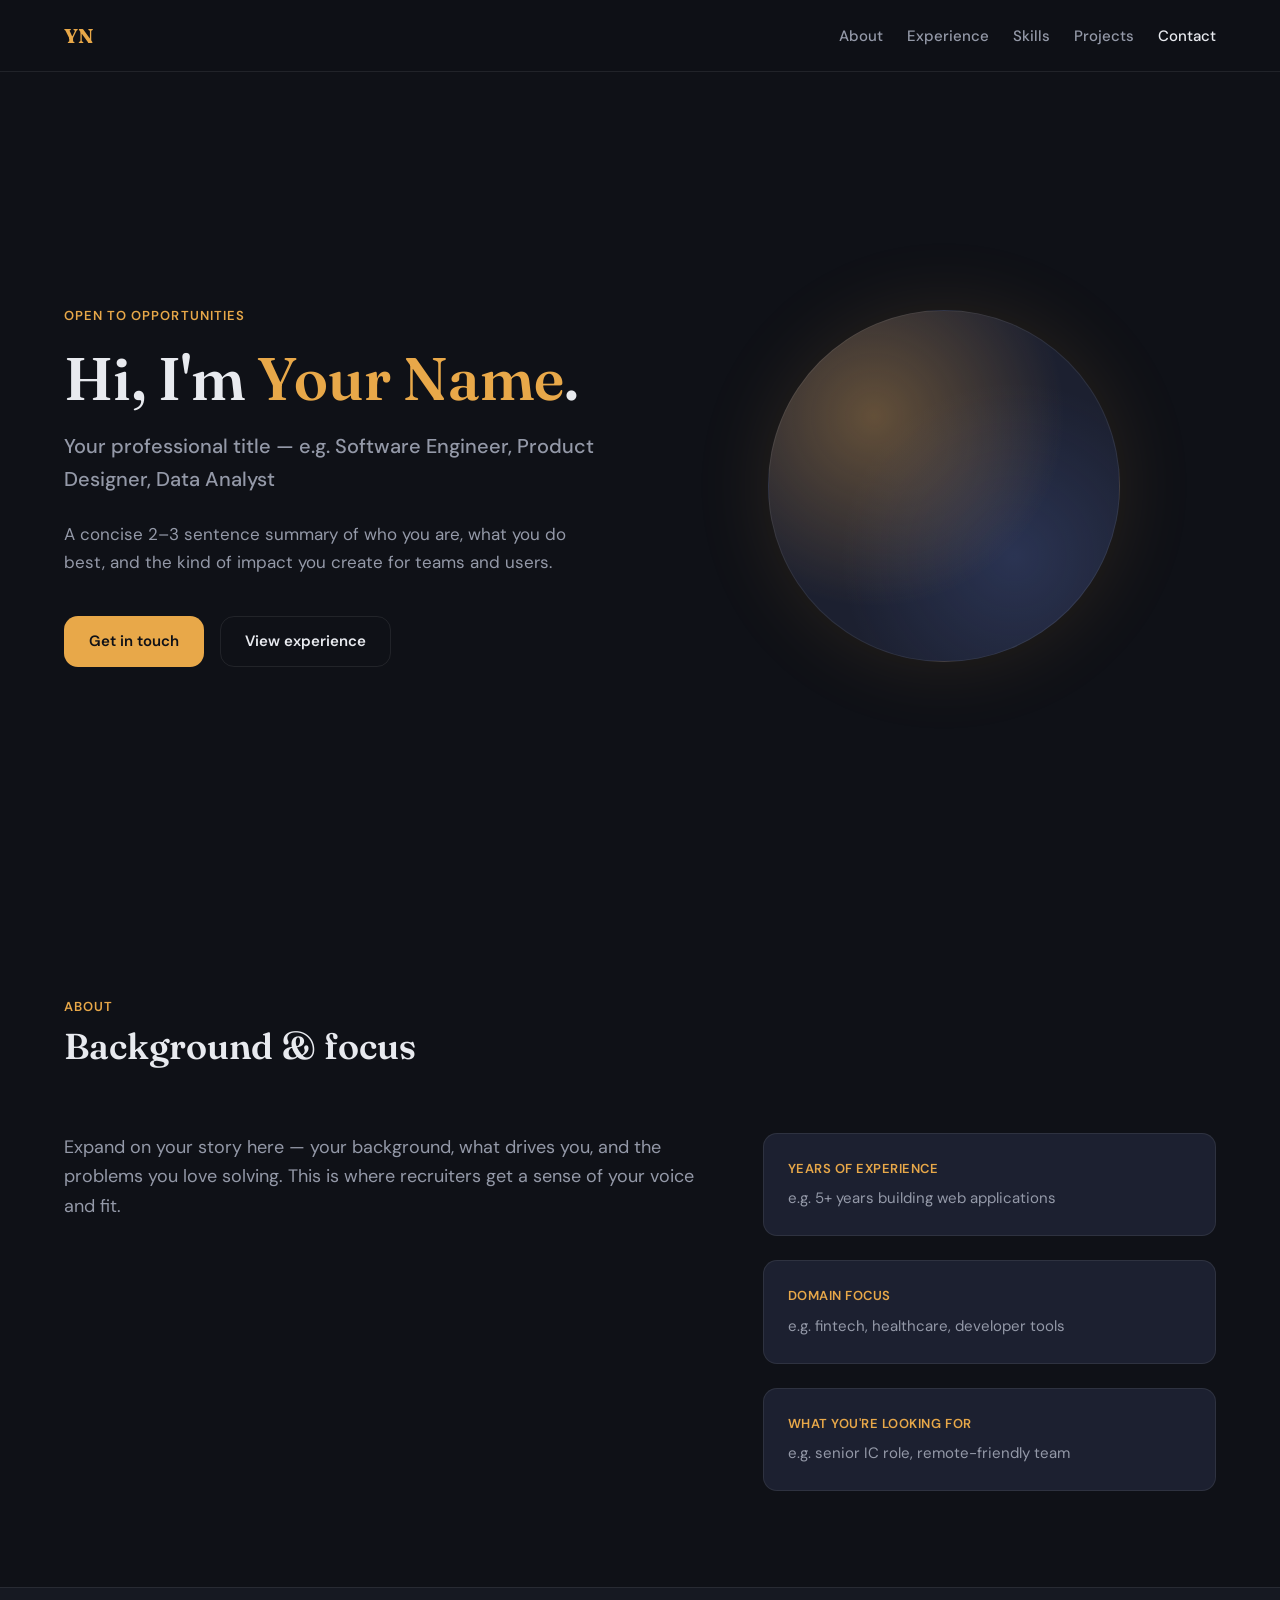
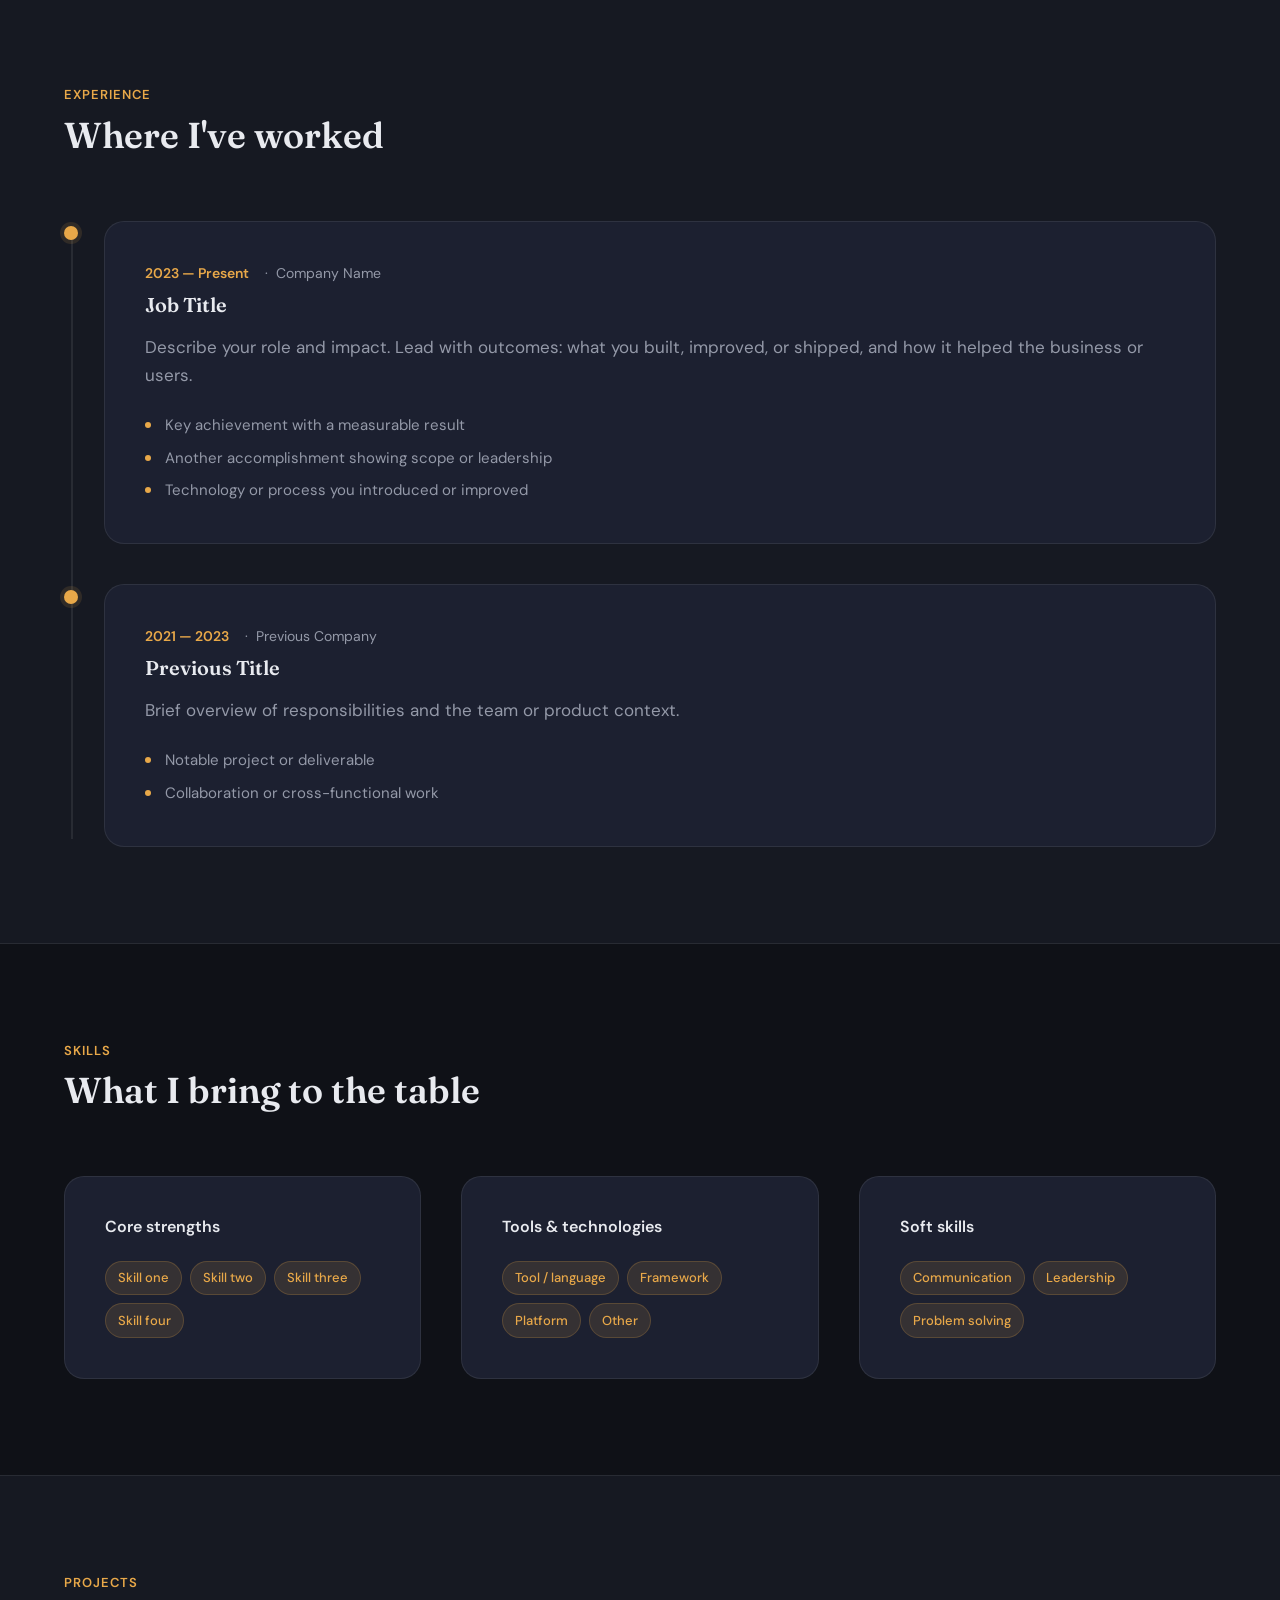
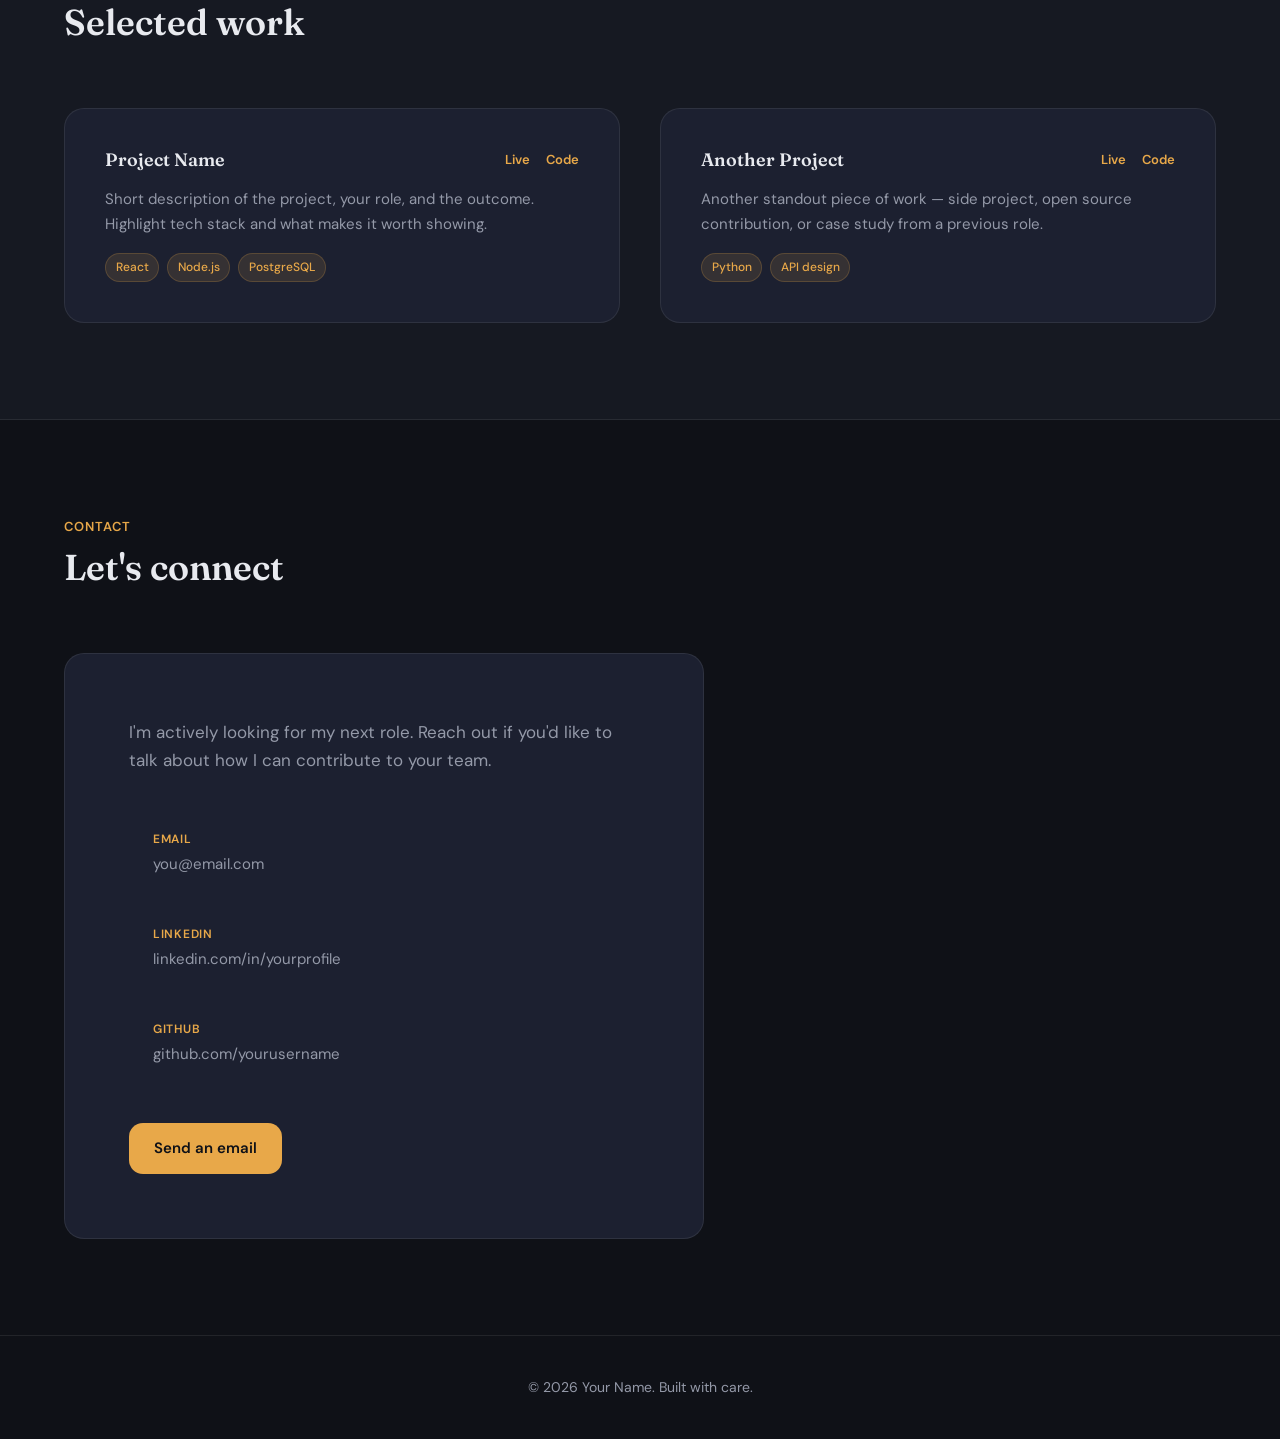
==== index.html @ 625e17a4 "Initial Portfolio Site" ====
<!DOCTYPE html>
<html lang="en">
<head>
  <meta charset="UTF-8">
  <meta name="viewport" content="width=device-width, initial-scale=1.0">
  <meta name="description" content="Personal portfolio — experience, skills, and projects.">
  <title>Your Name — Portfolio</title>
  <link rel="preconnect" href="https://fonts.googleapis.com">
  <link rel="preconnect" href="https://fonts.gstatic.com" crossorigin>
  <link href="https://fonts.googleapis.com/css2?family=DM+Sans:ital,opsz,wght@0,9..40,400;0,9..40,500;0,9..40,600;0,9..40,700;1,9..40,400&family=Fraunces:opsz,wght@9..144,500;9..144,600;9..144,700&display=swap" rel="stylesheet">
  <link rel="stylesheet" href="css/styles.css">
</head>
<body>
  <a class="skip-link" href="#main">Skip to content</a>

  <header class="site-header" id="top">
    <nav class="nav" aria-label="Primary">
      <a class="nav__logo" href="#top">YN</a>
      <button class="nav__toggle" aria-expanded="false" aria-controls="nav-menu" aria-label="Open menu">
        <span></span>
        <span></span>
      </button>
      <ul class="nav__menu" id="nav-menu">
        <li><a href="#about">About</a></li>
        <li><a href="#experience">Experience</a></li>
        <li><a href="#skills">Skills</a></li>
        <li><a href="#projects">Projects</a></li>
        <li><a href="#contact">Contact</a></li>
      </ul>
    </nav>
  </header>

  <main id="main">
    <section class="hero">
      <div class="hero__content">
        <p class="hero__eyebrow">Open to opportunities</p>
        <h1 class="hero__title">
          Hi, I'm <span class="hero__name">Your Name</span>.
        </h1>
        <p class="hero__subtitle">
          Your professional title — e.g. Software Engineer, Product Designer, Data Analyst
        </p>
        <p class="hero__summary">
          A concise 2–3 sentence summary of who you are, what you do best, and the kind of impact you create for teams and users.
        </p>
        <div class="hero__actions">
          <a class="btn btn--primary" href="#contact">Get in touch</a>
          <a class="btn btn--ghost" href="#experience">View experience</a>
        </div>
      </div>
      <div class="hero__visual" aria-hidden="true">
        <div class="hero__orb"></div>
      </div>
    </section>

    <section class="section" id="about">
      <div class="container">
        <header class="section__header">
          <span class="section__label">About</span>
          <h2>Background &amp; focus</h2>
        </header>
        <div class="about__grid">
          <p class="about__lead">
            Expand on your story here — your background, what drives you, and the problems you love solving. This is where recruiters get a sense of your voice and fit.
          </p>
          <ul class="about__highlights">
            <li>
              <strong>Years of experience</strong>
              <span>e.g. 5+ years building web applications</span>
            </li>
            <li>
              <strong>Domain focus</strong>
              <span>e.g. fintech, healthcare, developer tools</span>
            </li>
            <li>
              <strong>What you're looking for</strong>
              <span>e.g. senior IC role, remote-friendly team</span>
            </li>
          </ul>
        </div>
      </div>
    </section>

    <section class="section section--alt" id="experience">
      <div class="container">
        <header class="section__header">
          <span class="section__label">Experience</span>
          <h2>Where I've worked</h2>
        </header>
        <ol class="timeline">
          <li class="timeline__item">
            <div class="timeline__marker"></div>
            <article class="timeline__card">
              <header class="timeline__meta">
                <time datetime="2023">2023 — Present</time>
                <span class="timeline__company">Company Name</span>
              </header>
              <h3>Job Title</h3>
              <p>
                Describe your role and impact. Lead with outcomes: what you built, improved, or shipped, and how it helped the business or users.
              </p>
              <ul class="timeline__bullets">
                <li>Key achievement with a measurable result</li>
                <li>Another accomplishment showing scope or leadership</li>
                <li>Technology or process you introduced or improved</li>
              </ul>
            </article>
          </li>
          <li class="timeline__item">
            <div class="timeline__marker"></div>
            <article class="timeline__card">
              <header class="timeline__meta">
                <time datetime="2021">2021 — 2023</time>
                <span class="timeline__company">Previous Company</span>
              </header>
              <h3>Previous Title</h3>
              <p>
                Brief overview of responsibilities and the team or product context.
              </p>
              <ul class="timeline__bullets">
                <li>Notable project or deliverable</li>
                <li>Collaboration or cross-functional work</li>
              </ul>
            </article>
          </li>
        </ol>
      </div>
    </section>

    <section class="section" id="skills">
      <div class="container">
        <header class="section__header">
          <span class="section__label">Skills</span>
          <h2>What I bring to the table</h2>
        </header>
        <div class="skills__grid">
          <div class="skills__group">
            <h3>Core strengths</h3>
            <ul class="tag-list">
              <li>Skill one</li>
              <li>Skill two</li>
              <li>Skill three</li>
              <li>Skill four</li>
            </ul>
          </div>
          <div class="skills__group">
            <h3>Tools &amp; technologies</h3>
            <ul class="tag-list">
              <li>Tool / language</li>
              <li>Framework</li>
              <li>Platform</li>
              <li>Other</li>
            </ul>
          </div>
          <div class="skills__group">
            <h3>Soft skills</h3>
            <ul class="tag-list">
              <li>Communication</li>
              <li>Leadership</li>
              <li>Problem solving</li>
            </ul>
          </div>
        </div>
      </div>
    </section>

    <section class="section section--alt" id="projects">
      <div class="container">
        <header class="section__header">
          <span class="section__label">Projects</span>
          <h2>Selected work</h2>
        </header>
        <div class="projects__grid">
          <article class="project-card">
            <div class="project-card__header">
              <h3>Project Name</h3>
              <div class="project-card__links">
                <a href="#" aria-label="View project live">Live</a>
                <a href="#" aria-label="View project source code">Code</a>
              </div>
            </div>
            <p>
              Short description of the project, your role, and the outcome. Highlight tech stack and what makes it worth showing.
            </p>
            <ul class="tag-list tag-list--compact">
              <li>React</li>
              <li>Node.js</li>
              <li>PostgreSQL</li>
            </ul>
          </article>
          <article class="project-card">
            <div class="project-card__header">
              <h3>Another Project</h3>
              <div class="project-card__links">
                <a href="#" aria-label="View project live">Live</a>
                <a href="#" aria-label="View project source code">Code</a>
              </div>
            </div>
            <p>
              Another standout piece of work — side project, open source contribution, or case study from a previous role.
            </p>
            <ul class="tag-list tag-list--compact">
              <li>Python</li>
              <li>API design</li>
            </ul>
          </article>
        </div>
      </div>
    </section>

    <section class="section" id="contact">
      <div class="container">
        <header class="section__header">
          <span class="section__label">Contact</span>
          <h2>Let's connect</h2>
        </header>
        <div class="contact__panel">
          <p class="contact__lead">
            I'm actively looking for my next role. Reach out if you'd like to talk about how I can contribute to your team.
          </p>
          <div class="contact__links">
            <a class="contact__link" href="mailto:you@email.com">
              <span class="contact__link-label">Email</span>
              <span>you@email.com</span>
            </a>
            <a class="contact__link" href="https://linkedin.com/in/yourprofile" target="_blank" rel="noopener noreferrer">
              <span class="contact__link-label">LinkedIn</span>
              <span>linkedin.com/in/yourprofile</span>
            </a>
            <a class="contact__link" href="https://github.com/yourusername" target="_blank" rel="noopener noreferrer">
              <span class="contact__link-label">GitHub</span>
              <span>github.com/yourusername</span>
            </a>
          </div>
          <a class="btn btn--primary" href="mailto:you@email.com">Send an email</a>
        </div>
      </div>
    </section>
  </main>

  <footer class="site-footer">
    <div class="container">
      <p>&copy; <span id="year"></span> Your Name. Built with care.</p>
    </div>
  </footer>

  <script src="js/main.js"></script>
</body>
</html>
---- css/styles.css ----
/* ── Design tokens ─────────────────────────────────────────────── */
:root {
  --color-bg: #0f1117;
  --color-bg-alt: #161922;
  --color-surface: #1c2030;
  --color-border: rgba(255, 255, 255, 0.08);
  --color-text: #e8eaef;
  --color-text-muted: #9499a8;
  --color-accent: #e8a849;
  --color-accent-soft: rgba(232, 168, 73, 0.12);
  --color-accent-glow: rgba(232, 168, 73, 0.35);

  --font-display: "Fraunces", Georgia, serif;
  --font-body: "DM Sans", system-ui, sans-serif;

  --space-xs: 0.5rem;
  --space-sm: 1rem;
  --space-md: 1.5rem;
  --space-lg: 2.5rem;
  --space-xl: 4rem;
  --space-2xl: 6rem;

  --radius-sm: 0.5rem;
  --radius-md: 0.875rem;
  --radius-lg: 1.25rem;

  --header-height: 4.5rem;
  --max-width: 72rem;
  --transition: 200ms ease;
}

/* ── Reset & base ──────────────────────────────────────────────── */
*,
*::before,
*::after {
  box-sizing: border-box;
}

html {
  scroll-behavior: smooth;
  scroll-padding-top: var(--header-height);
}

body {
  margin: 0;
  font-family: var(--font-body);
  font-size: 1.0625rem;
  line-height: 1.65;
  color: var(--color-text);
  background: var(--color-bg);
  -webkit-font-smoothing: antialiased;
}

img {
  max-width: 100%;
  display: block;
}

a {
  color: inherit;
  text-decoration: none;
}

ul,
ol {
  margin: 0;
  padding: 0;
}

h1, h2, h3 {
  font-family: var(--font-display);
  font-weight: 600;
  line-height: 1.2;
  margin: 0;
}

p {
  margin: 0;
}

.skip-link {
  position: absolute;
  top: -100%;
  left: var(--space-sm);
  padding: var(--space-xs) var(--space-sm);
  background: var(--color-accent);
  color: var(--color-bg);
  border-radius: var(--radius-sm);
  z-index: 1000;
  font-weight: 600;
}

.skip-link:focus {
  top: var(--space-sm);
}

.container {
  width: min(100% - 2rem, var(--max-width));
  margin-inline: auto;
}

/* ── Header & nav ──────────────────────────────────────────────── */
.site-header {
  position: sticky;
  top: 0;
  z-index: 100;
  height: var(--header-height);
  display: flex;
  align-items: center;
  background: rgba(15, 17, 23, 0.85);
  backdrop-filter: blur(12px);
  border-bottom: 1px solid var(--color-border);
}

.nav {
  width: min(100% - 2rem, var(--max-width));
  margin-inline: auto;
  display: flex;
  align-items: center;
  justify-content: space-between;
}

.nav__logo {
  font-family: var(--font-display);
  font-size: 1.25rem;
  font-weight: 700;
  color: var(--color-accent);
}

.nav__menu {
  display: flex;
  gap: var(--space-md);
  list-style: none;
}

.nav__menu a {
  font-size: 0.9375rem;
  font-weight: 500;
  color: var(--color-text-muted);
  transition: color var(--transition);
}

.nav__menu a:hover,
.nav__menu a:focus-visible {
  color: var(--color-text);
}

.nav__toggle {
  display: none;
  flex-direction: column;
  gap: 6px;
  padding: 0.5rem;
  background: none;
  border: none;
  cursor: pointer;
}

.nav__toggle span {
  display: block;
  width: 22px;
  height: 2px;
  background: var(--color-text);
  border-radius: 1px;
  transition: transform var(--transition), opacity var(--transition);
}

.nav__toggle[aria-expanded="true"] span:first-child {
  transform: translateY(4px) rotate(45deg);
}

.nav__toggle[aria-expanded="true"] span:last-child {
  transform: translateY(-4px) rotate(-45deg);
}

/* ── Buttons ───────────────────────────────────────────────────── */
.btn {
  display: inline-flex;
  align-items: center;
  justify-content: center;
  padding: 0.75rem 1.5rem;
  font-family: var(--font-body);
  font-size: 0.9375rem;
  font-weight: 600;
  border-radius: var(--radius-md);
  border: 1px solid transparent;
  transition: background var(--transition), border-color var(--transition), transform var(--transition);
}

.btn:active {
  transform: scale(0.98);
}

.btn--primary {
  background: var(--color-accent);
  color: var(--color-bg);
}

.btn--primary:hover,
.btn--primary:focus-visible {
  background: #f0b85c;
}

.btn--ghost {
  border-color: var(--color-border);
  color: var(--color-text);
}

.btn--ghost:hover,
.btn--ghost:focus-visible {
  border-color: var(--color-text-muted);
  background: var(--color-surface);
}

/* ── Hero ──────────────────────────────────────────────────────── */
.hero {
  min-height: calc(100vh - var(--header-height));
  display: grid;
  grid-template-columns: 1fr 1fr;
  align-items: center;
  gap: var(--space-xl);
  width: min(100% - 2rem, var(--max-width));
  margin-inline: auto;
  padding-block: var(--space-xl);
}

.hero__eyebrow {
  font-size: 0.8125rem;
  font-weight: 600;
  letter-spacing: 0.08em;
  text-transform: uppercase;
  color: var(--color-accent);
  margin-bottom: var(--space-sm);
}

.hero__title {
  font-size: clamp(2.5rem, 5vw, 3.75rem);
  margin-bottom: var(--space-sm);
}

.hero__name {
  color: var(--color-accent);
}

.hero__subtitle {
  font-size: 1.25rem;
  font-weight: 500;
  color: var(--color-text-muted);
  margin-bottom: var(--space-md);
}

.hero__summary {
  max-width: 34rem;
  color: var(--color-text-muted);
  margin-bottom: var(--space-lg);
}

.hero__actions {
  display: flex;
  flex-wrap: wrap;
  gap: var(--space-sm);
}

.hero__visual {
  display: flex;
  align-items: center;
  justify-content: center;
  position: relative;
}

.hero__orb {
  width: min(100%, 22rem);
  aspect-ratio: 1;
  border-radius: 50%;
  background:
    radial-gradient(circle at 30% 30%, var(--color-accent-glow), transparent 55%),
    radial-gradient(circle at 70% 70%, rgba(100, 130, 220, 0.2), transparent 50%),
    var(--color-surface);
  border: 1px solid var(--color-border);
  box-shadow: 0 0 80px var(--color-accent-soft);
  animation: float 6s ease-in-out infinite;
}

@keyframes float {
  0%, 100% { transform: translateY(0); }
  50% { transform: translateY(-12px); }
}

/* ── Sections ──────────────────────────────────────────────────── */
.section {
  padding-block: var(--space-2xl);
}

.section--alt {
  background: var(--color-bg-alt);
  border-block: 1px solid var(--color-border);
}

.section__header {
  margin-bottom: var(--space-xl);
}

.section__label {
  display: block;
  font-size: 0.8125rem;
  font-weight: 600;
  letter-spacing: 0.08em;
  text-transform: uppercase;
  color: var(--color-accent);
  margin-bottom: var(--space-xs);
}

.section__header h2 {
  font-size: clamp(1.75rem, 3vw, 2.25rem);
}

/* ── About ─────────────────────────────────────────────────────── */
.about__grid {
  display: grid;
  grid-template-columns: 1.4fr 1fr;
  gap: var(--space-xl);
  align-items: start;
}

.about__lead {
  font-size: 1.125rem;
  color: var(--color-text-muted);
}

.about__highlights {
  list-style: none;
  display: flex;
  flex-direction: column;
  gap: var(--space-md);
}

.about__highlights li {
  padding: var(--space-md);
  background: var(--color-surface);
  border: 1px solid var(--color-border);
  border-radius: var(--radius-md);
}

.about__highlights strong {
  display: block;
  font-size: 0.8125rem;
  font-weight: 600;
  letter-spacing: 0.04em;
  text-transform: uppercase;
  color: var(--color-accent);
  margin-bottom: 0.25rem;
}

.about__highlights span {
  color: var(--color-text-muted);
  font-size: 0.9375rem;
}

/* ── Timeline / Experience ─────────────────────────────────────── */
.timeline {
  list-style: none;
  display: flex;
  flex-direction: column;
  gap: var(--space-lg);
  position: relative;
}

.timeline::before {
  content: "";
  position: absolute;
  left: 0.4375rem;
  top: 0.5rem;
  bottom: 0.5rem;
  width: 2px;
  background: var(--color-border);
}

.timeline__item {
  display: grid;
  grid-template-columns: 1rem 1fr;
  gap: var(--space-md);
  position: relative;
}

.timeline__marker {
  width: 0.875rem;
  height: 0.875rem;
  margin-top: 0.35rem;
  border-radius: 50%;
  background: var(--color-accent);
  box-shadow: 0 0 0 4px var(--color-accent-soft);
  z-index: 1;
}

.timeline__card {
  padding: var(--space-lg);
  background: var(--color-surface);
  border: 1px solid var(--color-border);
  border-radius: var(--radius-lg);
}

.timeline__meta {
  display: flex;
  flex-wrap: wrap;
  gap: var(--space-xs) var(--space-sm);
  align-items: center;
  margin-bottom: var(--space-xs);
  font-size: 0.875rem;
}

.timeline__meta time {
  color: var(--color-accent);
  font-weight: 600;
}

.timeline__company {
  color: var(--color-text-muted);
}

.timeline__company::before {
  content: "·";
  margin-right: var(--space-xs);
}

.timeline__card h3 {
  font-size: 1.25rem;
  margin-bottom: var(--space-sm);
}

.timeline__card > p {
  color: var(--color-text-muted);
  margin-bottom: var(--space-md);
}

.timeline__bullets {
  list-style: none;
  display: flex;
  flex-direction: column;
  gap: 0.5rem;
}

.timeline__bullets li {
  position: relative;
  padding-left: 1.25rem;
  font-size: 0.9375rem;
  color: var(--color-text-muted);
}

.timeline__bullets li::before {
  content: "";
  position: absolute;
  left: 0;
  top: 0.6em;
  width: 6px;
  height: 6px;
  border-radius: 50%;
  background: var(--color-accent);
}

/* ── Skills ────────────────────────────────────────────────────── */
.skills__grid {
  display: grid;
  grid-template-columns: repeat(3, 1fr);
  gap: var(--space-lg);
}

.skills__group {
  padding: var(--space-lg);
  background: var(--color-surface);
  border: 1px solid var(--color-border);
  border-radius: var(--radius-lg);
}

.skills__group h3 {
  font-size: 1rem;
  font-family: var(--font-body);
  font-weight: 600;
  margin-bottom: var(--space-md);
  color: var(--color-text);
}

.tag-list {
  list-style: none;
  display: flex;
  flex-wrap: wrap;
  gap: 0.5rem;
}

.tag-list li {
  padding: 0.35rem 0.75rem;
  font-size: 0.8125rem;
  font-weight: 500;
  background: var(--color-accent-soft);
  color: var(--color-accent);
  border-radius: 999px;
  border: 1px solid rgba(232, 168, 73, 0.2);
}

.tag-list--compact li {
  font-size: 0.75rem;
  padding: 0.25rem 0.6rem;
}

/* ── Projects ──────────────────────────────────────────────────── */
.projects__grid {
  display: grid;
  grid-template-columns: repeat(2, 1fr);
  gap: var(--space-lg);
}

.project-card {
  padding: var(--space-lg);
  background: var(--color-surface);
  border: 1px solid var(--color-border);
  border-radius: var(--radius-lg);
  display: flex;
  flex-direction: column;
  gap: var(--space-sm);
  transition: border-color var(--transition), transform var(--transition);
}

.project-card:hover {
  border-color: rgba(232, 168, 73, 0.3);
  transform: translateY(-2px);
}

.project-card__header {
  display: flex;
  justify-content: space-between;
  align-items: flex-start;
  gap: var(--space-sm);
}

.project-card__header h3 {
  font-size: 1.125rem;
}

.project-card__links {
  display: flex;
  gap: var(--space-sm);
  flex-shrink: 0;
}

.project-card__links a {
  font-size: 0.8125rem;
  font-weight: 600;
  color: var(--color-accent);
}

.project-card__links a:hover {
  text-decoration: underline;
}

.project-card > p {
  color: var(--color-text-muted);
  font-size: 0.9375rem;
  flex: 1;
}

/* ── Contact ───────────────────────────────────────────────────── */
.contact__panel {
  max-width: 40rem;
  padding: var(--space-xl);
  background: var(--color-surface);
  border: 1px solid var(--color-border);
  border-radius: var(--radius-lg);
}

.contact__lead {
  font-size: 1.0625rem;
  color: var(--color-text-muted);
  margin-bottom: var(--space-lg);
}

.contact__links {
  display: flex;
  flex-direction: column;
  gap: var(--space-sm);
  margin-bottom: var(--space-lg);
}

.contact__link {
  display: flex;
  flex-direction: column;
  gap: 0.15rem;
  padding: var(--space-sm) var(--space-md);
  border-radius: var(--radius-sm);
  transition: background var(--transition);
}

.contact__link:hover,
.contact__link:focus-visible {
  background: var(--color-accent-soft);
}

.contact__link-label {
  font-size: 0.75rem;
  font-weight: 600;
  letter-spacing: 0.06em;
  text-transform: uppercase;
  color: var(--color-accent);
}

.contact__link span:last-child {
  color: var(--color-text-muted);
  font-size: 0.9375rem;
}

/* ── Footer ────────────────────────────────────────────────────── */
.site-footer {
  padding-block: var(--space-lg);
  border-top: 1px solid var(--color-border);
}

.site-footer p {
  text-align: center;
  font-size: 0.875rem;
  color: var(--color-text-muted);
}

/* ── Responsive ────────────────────────────────────────────────── */
@media (max-width: 900px) {
  .hero {
    grid-template-columns: 1fr;
    min-height: auto;
    padding-block: var(--space-2xl);
  }

  .hero__visual {
    order: -1;
  }

  .hero__orb {
    width: 12rem;
  }

  .about__grid,
  .skills__grid,
  .projects__grid {
    grid-template-columns: 1fr;
  }
}

@media (max-width: 640px) {
  .nav__toggle {
    display: flex;
  }

  .nav__menu {
    position: fixed;
    inset: var(--header-height) 0 auto 0;
    flex-direction: column;
    padding: var(--space-md);
    background: var(--color-bg);
    border-bottom: 1px solid var(--color-border);
    transform: translateY(-120%);
    opacity: 0;
    pointer-events: none;
    transition: transform var(--transition), opacity var(--transition);
  }

  .nav__menu.is-open {
    transform: translateY(0);
    opacity: 1;
    pointer-events: auto;
  }

  .nav__menu a {
    padding-block: 0.5rem;
    font-size: 1rem;
  }

  .hero__actions {
    flex-direction: column;
  }

  .hero__actions .btn {
    width: 100%;
  }

  .contact__panel {
    padding: var(--space-lg);
  }
}

/* ── Reduced motion ────────────────────────────────────────────── */
@media (prefers-reduced-motion: reduce) {
  html {
    scroll-behavior: auto;
  }

  .hero__orb {
    animation: none;
  }

  .btn:active,
  .project-card:hover {
    transform: none;
  }
}
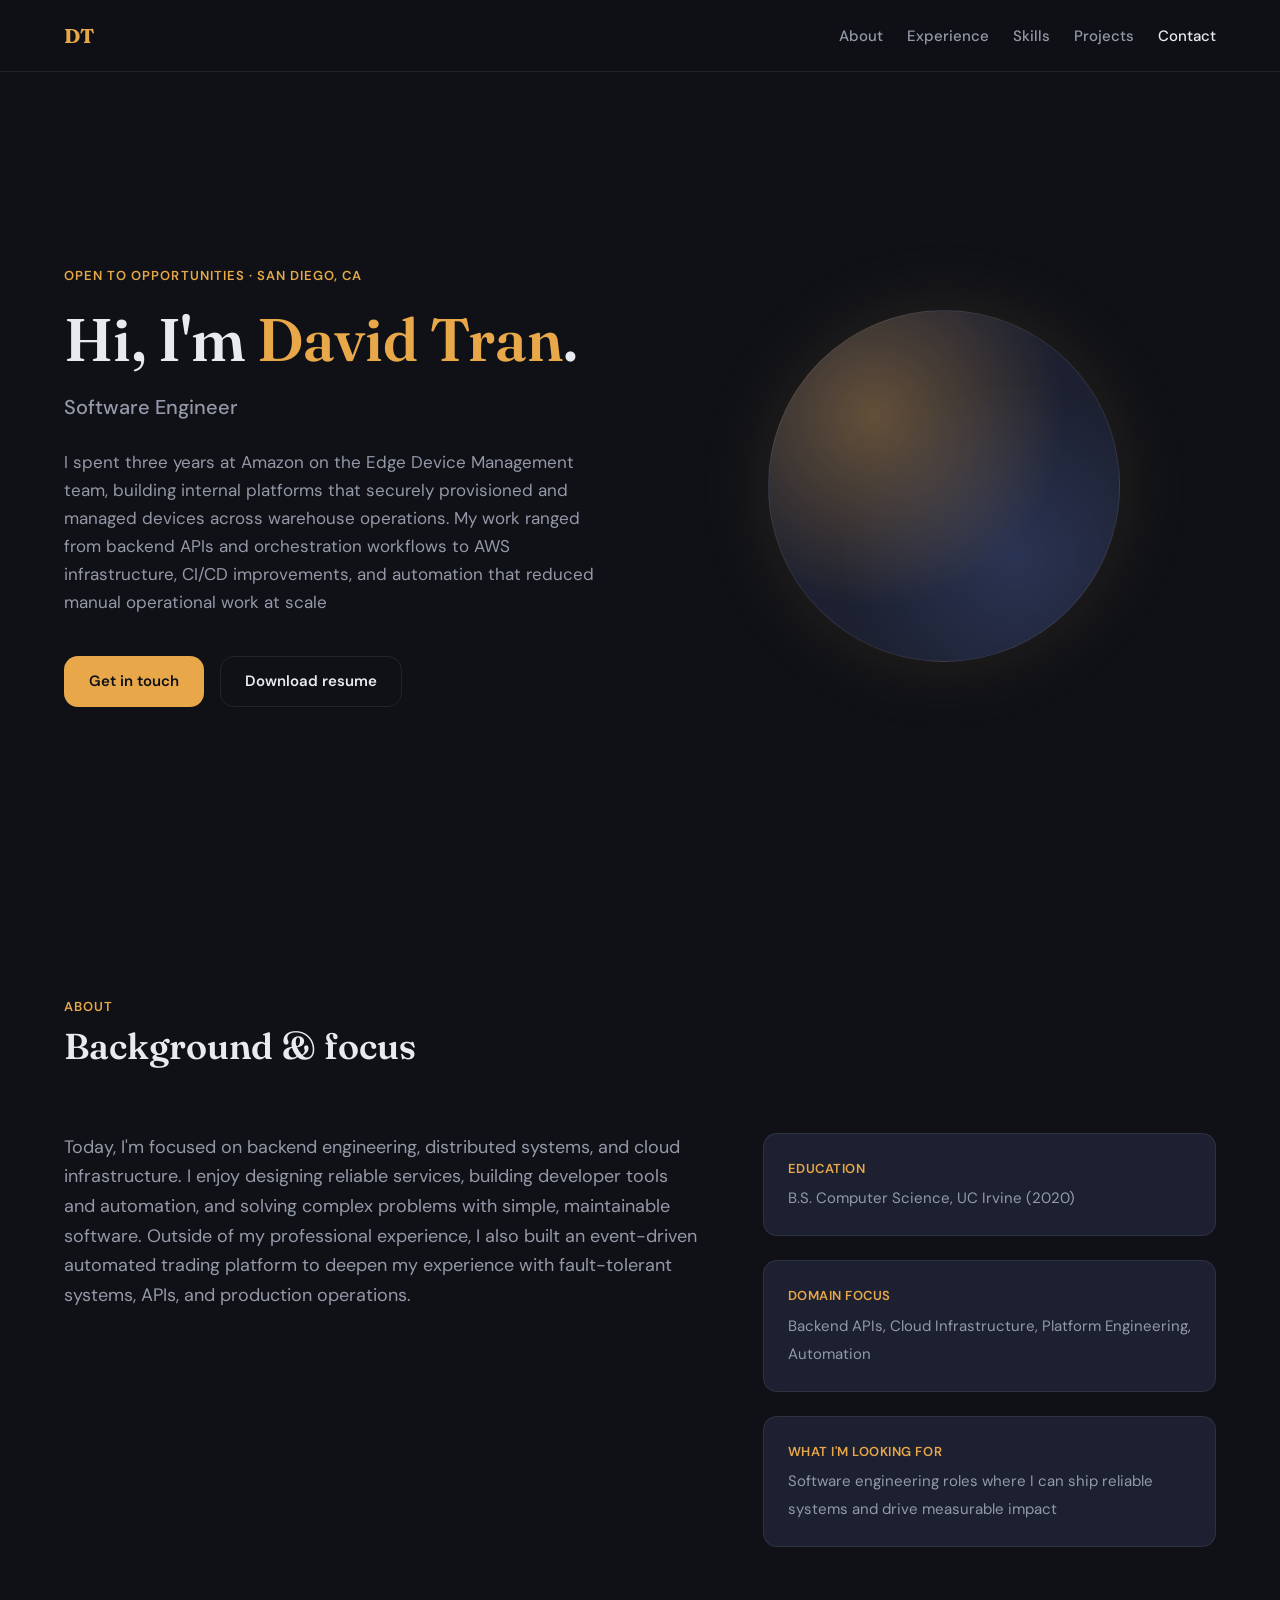
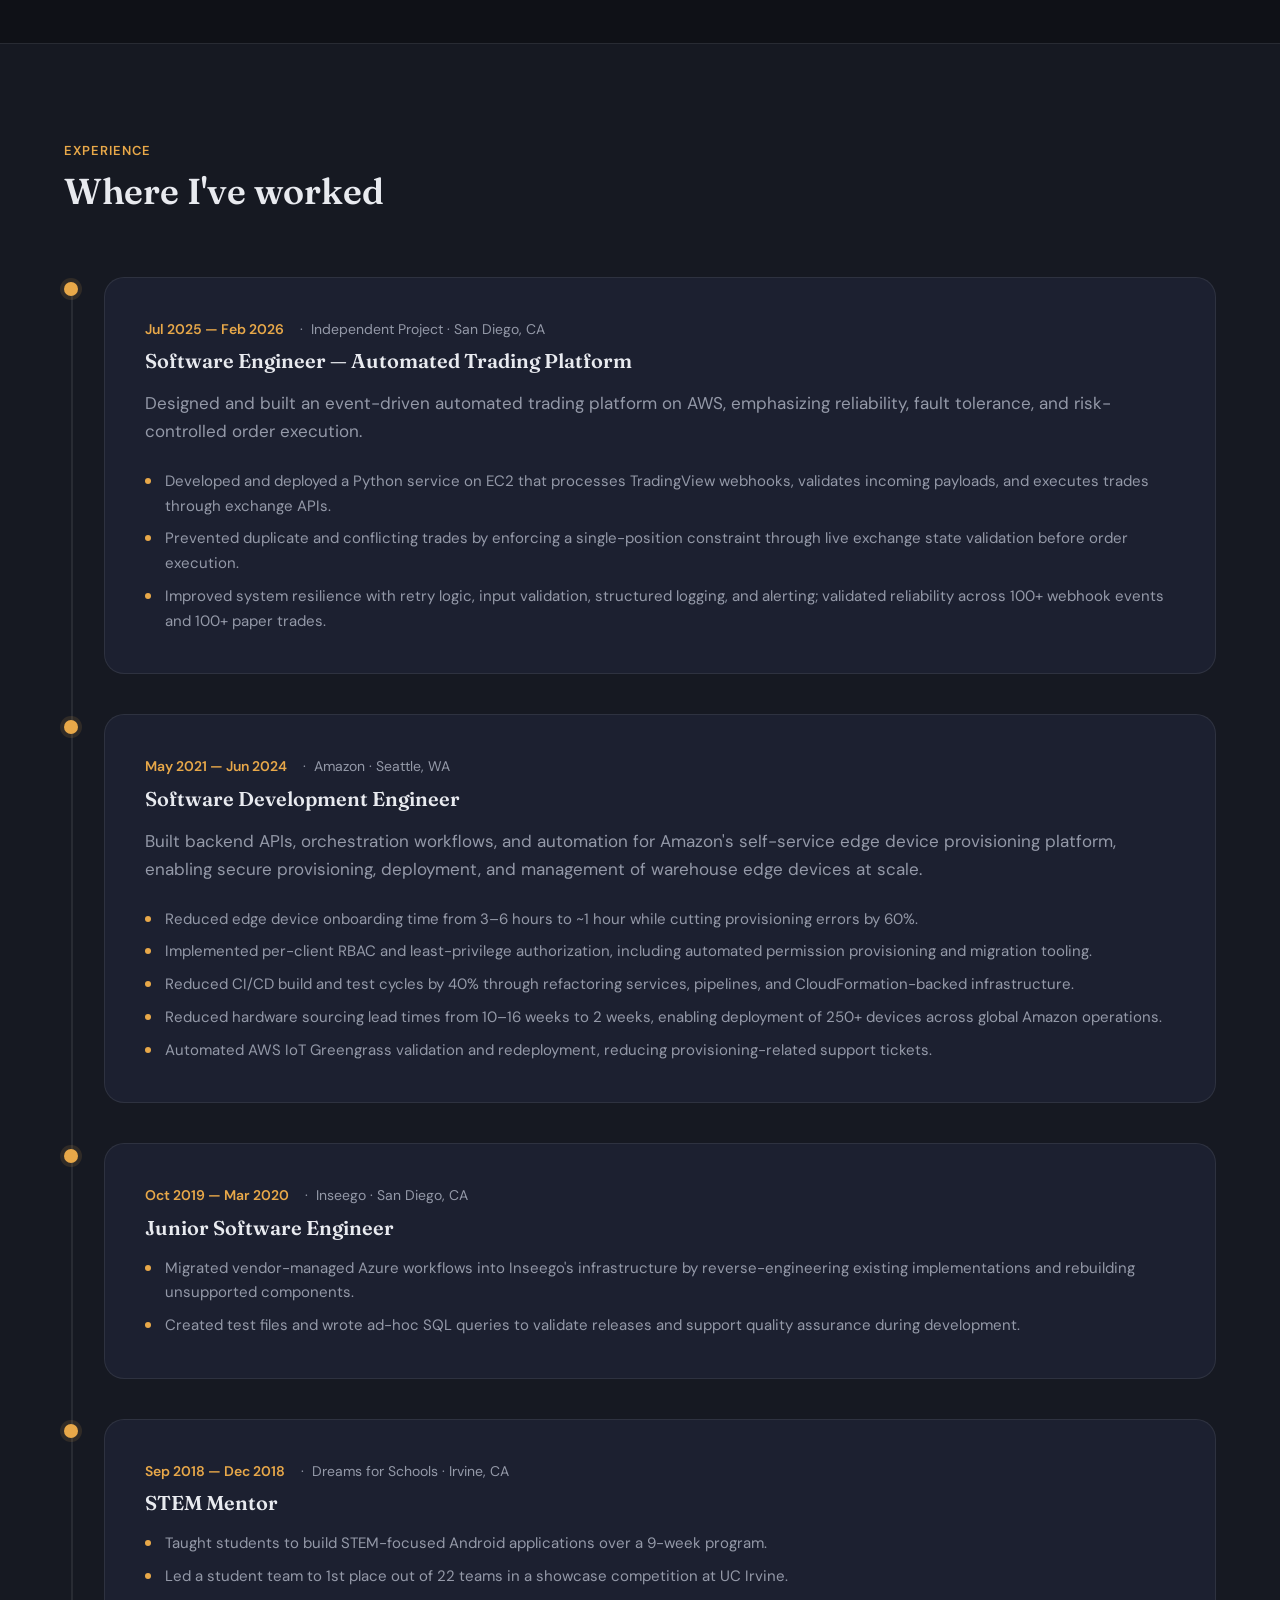
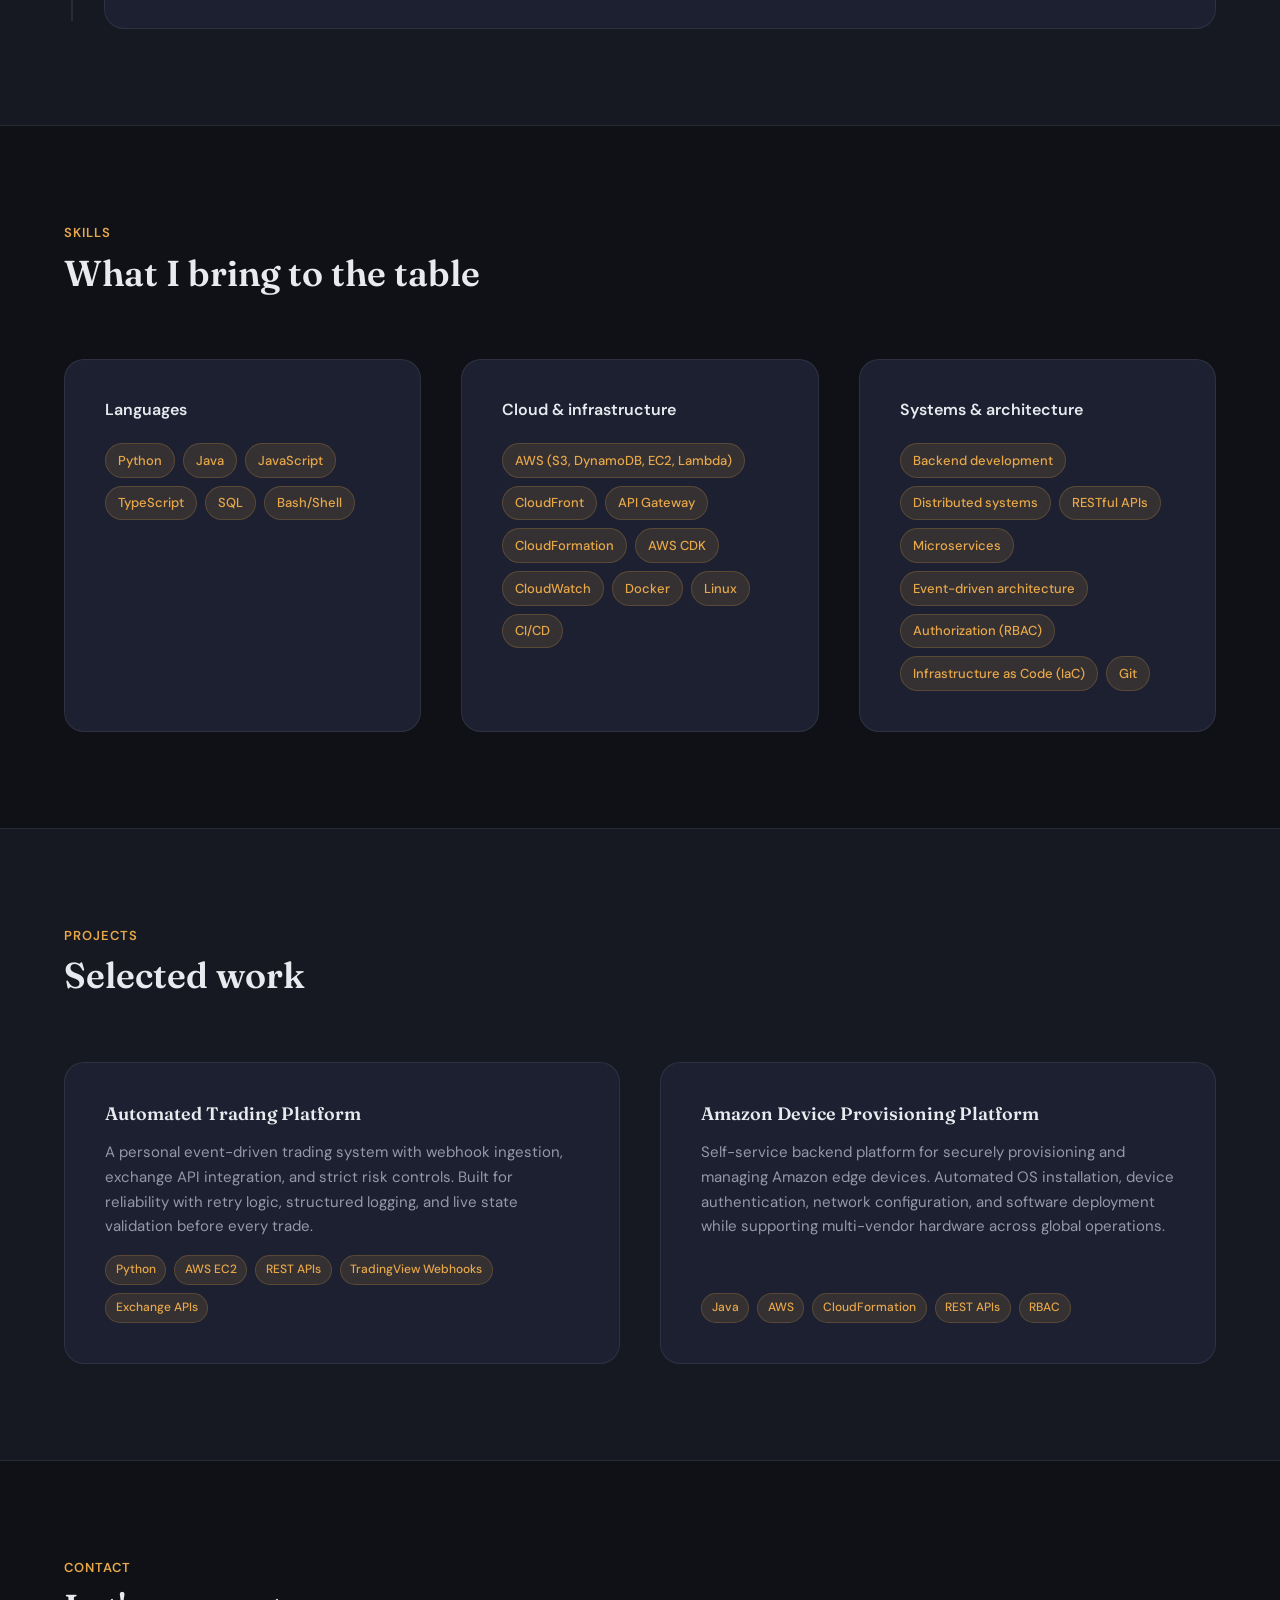
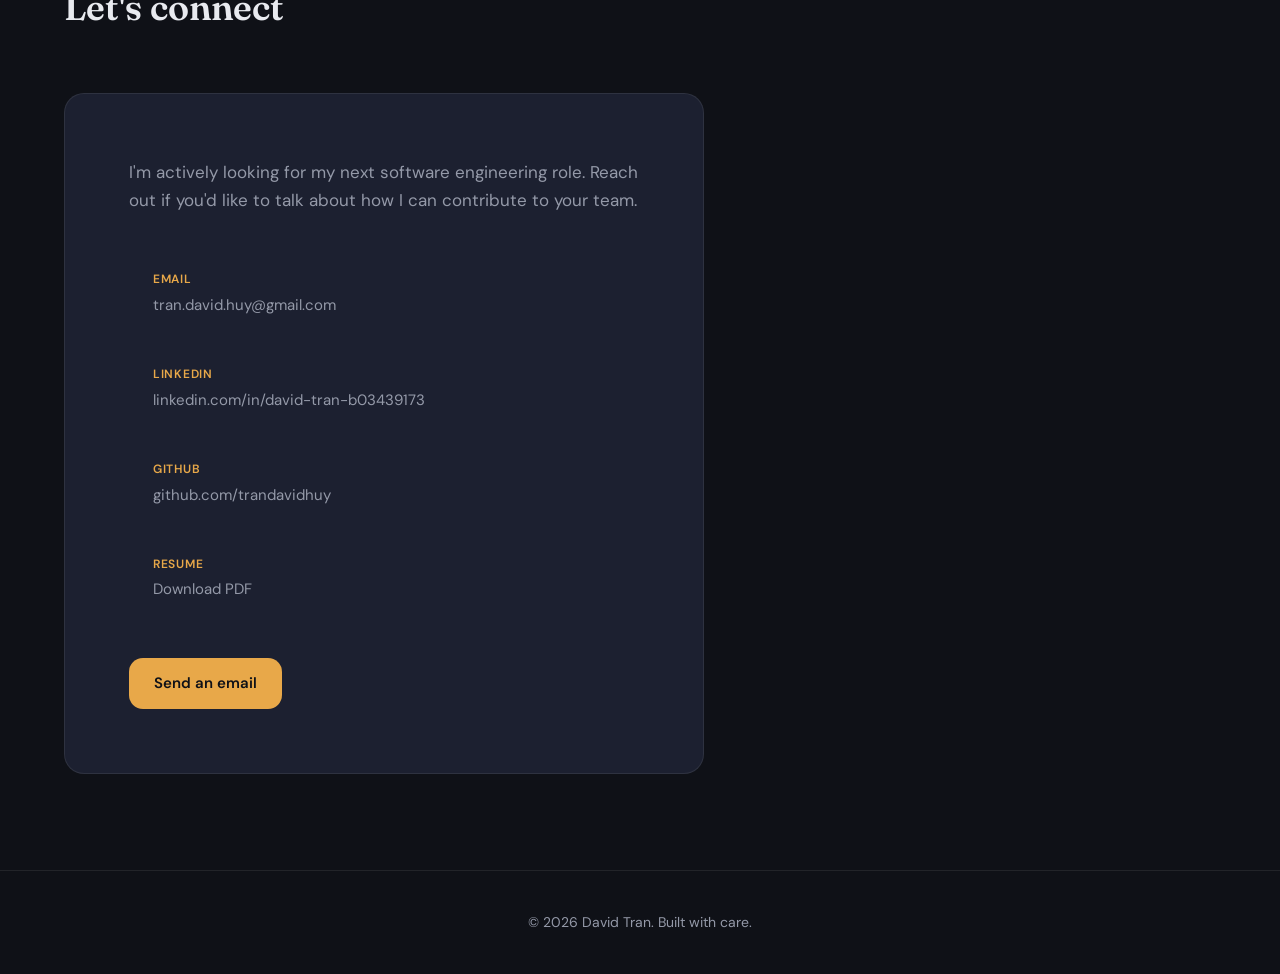
==== commit 8de342bb: "Add portoflio details" ====
--- a/index.html
+++ b/index.html
@@ -3,8 +3,8 @@
 <head>
   <meta charset="UTF-8">
   <meta name="viewport" content="width=device-width, initial-scale=1.0">
-  <meta name="description" content="Personal portfolio — experience, skills, and projects.">
-  <title>Your Name — Portfolio</title>
+  <meta name="description" content="David Tran — Software Engineer specializing in backend systems, AWS infrastructure, and distributed platforms.">
+  <title>David Tran — Software Engineer</title>
   <link rel="preconnect" href="https://fonts.googleapis.com">
   <link rel="preconnect" href="https://fonts.gstatic.com" crossorigin>
   <link href="https://fonts.googleapis.com/css2?family=DM+Sans:ital,opsz,wght@0,9..40,400;0,9..40,500;0,9..40,600;0,9..40,700;1,9..40,400&family=Fraunces:opsz,wght@9..144,500;9..144,600;9..144,700&display=swap" rel="stylesheet">
@@ -15,7 +15,7 @@
 
   <header class="site-header" id="top">
     <nav class="nav" aria-label="Primary">
-      <a class="nav__logo" href="#top">YN</a>
+      <a class="nav__logo" href="#top">DT</a>
       <button class="nav__toggle" aria-expanded="false" aria-controls="nav-menu" aria-label="Open menu">
         <span></span>
         <span></span>
@@ -33,19 +33,19 @@
   <main id="main">
     <section class="hero">
       <div class="hero__content">
-        <p class="hero__eyebrow">Open to opportunities</p>
+        <p class="hero__eyebrow">Open to opportunities · San Diego, CA</p>
         <h1 class="hero__title">
-          Hi, I'm <span class="hero__name">Your Name</span>.
+          Hi, I'm <span class="hero__name">David Tran</span>.
         </h1>
         <p class="hero__subtitle">
-          Your professional title — e.g. Software Engineer, Product Designer, Data Analyst
+          Software Engineer
         </p>
         <p class="hero__summary">
-          A concise 2–3 sentence summary of who you are, what you do best, and the kind of impact you create for teams and users.
+          I spent three years at Amazon on the Edge Device Management team, building internal platforms that securely provisioned and managed devices across warehouse operations. My work ranged from backend APIs and orchestration workflows to AWS infrastructure, CI/CD improvements, and automation that reduced manual operational work at scale
         </p>
         <div class="hero__actions">
           <a class="btn btn--primary" href="#contact">Get in touch</a>
-          <a class="btn btn--ghost" href="#experience">View experience</a>
+          <a class="btn btn--ghost" href="assets/David-Tran-Resume.pdf" target="_blank" rel="noopener noreferrer">Download resume</a>
         </div>
       </div>
       <div class="hero__visual" aria-hidden="true">
@@ -61,20 +61,20 @@
         </header>
         <div class="about__grid">
           <p class="about__lead">
-            Expand on your story here — your background, what drives you, and the problems you love solving. This is where recruiters get a sense of your voice and fit.
+            Today, I'm focused on backend engineering, distributed systems, and cloud infrastructure. I enjoy designing reliable services, building developer tools and automation, and solving complex problems with simple, maintainable software. Outside of my professional experience, I also built an event-driven automated trading platform to deepen my experience with fault-tolerant systems, APIs, and production operations.
           </p>
           <ul class="about__highlights">
             <li>
-              <strong>Years of experience</strong>
-              <span>e.g. 5+ years building web applications</span>
+              <strong>Education</strong>
+              <span>B.S. Computer Science, UC Irvine (2020)</span>
             </li>
             <li>
               <strong>Domain focus</strong>
-              <span>e.g. fintech, healthcare, developer tools</span>
+              <span>Backend APIs, Cloud Infrastructure, Platform Engineering, Automation</span>
             </li>
             <li>
-              <strong>What you're looking for</strong>
-              <span>e.g. senior IC role, remote-friendly team</span>
+              <strong>What I'm looking for</strong>
+              <span>Software engineering roles where I can ship reliable systems and drive measurable impact</span>
             </li>
           </ul>
         </div>
@@ -92,34 +92,65 @@
             <div class="timeline__marker"></div>
             <article class="timeline__card">
               <header class="timeline__meta">
-                <time datetime="2023">2023 — Present</time>
-                <span class="timeline__company">Company Name</span>
-              </header>
-              <h3>Job Title</h3>
+                <time datetime="2025-07">Jul 2025 — Feb 2026</time>
+                <span class="timeline__company">Independent Project · San Diego, CA</span>
+              </header>
+              <h3>Software Engineer — Automated Trading Platform</h3>
               <p>
-                Describe your role and impact. Lead with outcomes: what you built, improved, or shipped, and how it helped the business or users.
+                Designed and built an event-driven automated trading platform on AWS, emphasizing reliability, fault tolerance, and risk-controlled order execution.
               </p>
               <ul class="timeline__bullets">
-                <li>Key achievement with a measurable result</li>
-                <li>Another accomplishment showing scope or leadership</li>
-                <li>Technology or process you introduced or improved</li>
-              </ul>
-            </article>
-          </li>
-          <li class="timeline__item">
-            <div class="timeline__marker"></div>
-            <article class="timeline__card">
-              <header class="timeline__meta">
-                <time datetime="2021">2021 — 2023</time>
-                <span class="timeline__company">Previous Company</span>
-              </header>
-              <h3>Previous Title</h3>
+                <li>Developed and deployed a Python service on EC2 that processes TradingView webhooks, validates incoming payloads, and executes trades through exchange APIs.</li>
+                <li>Prevented duplicate and conflicting trades by enforcing a single-position constraint through live exchange state validation before order execution.</li>
+                <li>Improved system resilience with retry logic, input validation, structured logging, and alerting; validated reliability across 100+ webhook events and 100+ paper trades.</li>
+              </ul>
+            </article>
+          </li>
+          <li class="timeline__item">
+            <div class="timeline__marker"></div>
+            <article class="timeline__card">
+              <header class="timeline__meta">
+                <time datetime="2021-05">May 2021 — Jun 2024</time>
+                <span class="timeline__company">Amazon · Seattle, WA</span>
+              </header>
+              <h3>Software Development Engineer</h3>
               <p>
-                Brief overview of responsibilities and the team or product context.
+                Built backend APIs, orchestration workflows, and automation for Amazon's self-service edge device provisioning platform, enabling secure provisioning, deployment, and management of warehouse edge devices at scale.
               </p>
               <ul class="timeline__bullets">
-                <li>Notable project or deliverable</li>
-                <li>Collaboration or cross-functional work</li>
+                <li>Reduced edge device onboarding time from 3–6 hours to ~1 hour while cutting provisioning errors by 60%.</li>
+                <li>Implemented per-client RBAC and least-privilege authorization, including automated permission provisioning and migration tooling.</li>
+                <li>Reduced CI/CD build and test cycles by 40% through refactoring services, pipelines, and CloudFormation-backed infrastructure.</li>
+                <li>Reduced hardware sourcing lead times from 10–16 weeks to 2 weeks, enabling deployment of 250+ devices across global Amazon operations.</li>
+                <li>Automated AWS IoT Greengrass validation and redeployment, reducing provisioning-related support tickets.</li>
+              </ul>
+            </article>
+          </li>
+          <li class="timeline__item">
+            <div class="timeline__marker"></div>
+            <article class="timeline__card">
+              <header class="timeline__meta">
+                <time datetime="2019-10">Oct 2019 — Mar 2020</time>
+                <span class="timeline__company">Inseego · San Diego, CA</span>
+              </header>
+              <h3>Junior Software Engineer</h3>
+              <ul class="timeline__bullets">
+                <li>Migrated vendor-managed Azure workflows into Inseego's infrastructure by reverse-engineering existing implementations and rebuilding unsupported components.</li>
+                <li>Created test files and wrote ad-hoc SQL queries to validate releases and support quality assurance during development.</li>
+              </ul>
+            </article>
+          </li>
+          <li class="timeline__item">
+            <div class="timeline__marker"></div>
+            <article class="timeline__card">
+              <header class="timeline__meta">
+                <time datetime="2018-09">Sep 2018 — Dec 2018</time>
+                <span class="timeline__company">Dreams for Schools · Irvine, CA</span>
+              </header>
+              <h3>STEM Mentor</h3>
+              <ul class="timeline__bullets">
+                <li>Taught students to build STEM-focused Android applications over a 9-week program.</li>
+                <li>Led a student team to 1st place out of 22 teams in a showcase competition at UC Irvine.</li>
               </ul>
             </article>
           </li>
@@ -135,29 +166,41 @@
         </header>
         <div class="skills__grid">
           <div class="skills__group">
-            <h3>Core strengths</h3>
+            <h3>Languages</h3>
             <ul class="tag-list">
-              <li>Skill one</li>
-              <li>Skill two</li>
-              <li>Skill three</li>
-              <li>Skill four</li>
+              <li>Python</li>
+              <li>Java</li>
+              <li>JavaScript</li>
+              <li>TypeScript</li>
+              <li>SQL</li>
+              <li>Bash/Shell</li>
             </ul>
           </div>
           <div class="skills__group">
-            <h3>Tools &amp; technologies</h3>
+            <h3>Cloud &amp; infrastructure</h3>
             <ul class="tag-list">
-              <li>Tool / language</li>
-              <li>Framework</li>
-              <li>Platform</li>
-              <li>Other</li>
+              <li>AWS (S3, DynamoDB, EC2, Lambda)</li>
+              <li>CloudFront</li>
+              <li>API Gateway</li>
+              <li>CloudFormation</li>
+              <li>AWS CDK</li>
+              <li>CloudWatch</li>
+              <li>Docker</li>
+              <li>Linux</li>
+              <li>CI/CD</li>
             </ul>
           </div>
           <div class="skills__group">
-            <h3>Soft skills</h3>
+            <h3>Systems &amp; architecture</h3>
             <ul class="tag-list">
-              <li>Communication</li>
-              <li>Leadership</li>
-              <li>Problem solving</li>
+              <li>Backend development</li>
+              <li>Distributed systems</li>
+              <li>RESTful APIs</li>
+              <li>Microservices</li>
+              <li>Event-driven architecture</li>
+              <li>Authorization (RBAC)</li>
+              <li>Infrastructure as Code (IaC)</li>
+              <li>Git</li>
             </ul>
           </div>
         </div>
@@ -173,35 +216,32 @@
         <div class="projects__grid">
           <article class="project-card">
             <div class="project-card__header">
-              <h3>Project Name</h3>
-              <div class="project-card__links">
-                <a href="#" aria-label="View project live">Live</a>
-                <a href="#" aria-label="View project source code">Code</a>
-              </div>
+              <h3>Automated Trading Platform</h3>
             </div>
             <p>
-              Short description of the project, your role, and the outcome. Highlight tech stack and what makes it worth showing.
+              A personal event-driven trading system with webhook ingestion, exchange API integration, and strict risk controls. Built for reliability with retry logic, structured logging, and live state validation before every trade.
             </p>
             <ul class="tag-list tag-list--compact">
-              <li>React</li>
-              <li>Node.js</li>
-              <li>PostgreSQL</li>
+              <li>Python</li>
+              <li>AWS EC2</li>
+              <li>REST APIs</li>
+              <li>TradingView Webhooks</li>
+              <li>Exchange APIs</li>
             </ul>
           </article>
           <article class="project-card">
             <div class="project-card__header">
-              <h3>Another Project</h3>
-              <div class="project-card__links">
-                <a href="#" aria-label="View project live">Live</a>
-                <a href="#" aria-label="View project source code">Code</a>
-              </div>
+              <h3>Amazon Device Provisioning Platform</h3>
             </div>
             <p>
-              Another standout piece of work — side project, open source contribution, or case study from a previous role.
+              Self-service backend platform for securely provisioning and managing Amazon edge devices. Automated OS installation, device authentication, network configuration, and software deployment while supporting multi-vendor hardware across global operations.
             </p>
             <ul class="tag-list tag-list--compact">
-              <li>Python</li>
-              <li>API design</li>
+              <li>Java</li>
+              <li>AWS</li>
+              <li>CloudFormation</li>
+              <li>REST APIs</li>
+              <li>RBAC</li>
             </ul>
           </article>
         </div>
@@ -216,23 +256,27 @@
         </header>
         <div class="contact__panel">
           <p class="contact__lead">
-            I'm actively looking for my next role. Reach out if you'd like to talk about how I can contribute to your team.
+            I'm actively looking for my next software engineering role. Reach out if you'd like to talk about how I can contribute to your team.
           </p>
           <div class="contact__links">
-            <a class="contact__link" href="mailto:you@email.com">
+            <a class="contact__link" href="mailto:tran.david.huy@gmail.com">
               <span class="contact__link-label">Email</span>
-              <span>you@email.com</span>
-            </a>
-            <a class="contact__link" href="https://linkedin.com/in/yourprofile" target="_blank" rel="noopener noreferrer">
+              <span>tran.david.huy@gmail.com</span>
+            </a>
+            <a class="contact__link" href="https://www.linkedin.com/in/david-tran-b03439173" target="_blank" rel="noopener noreferrer">
               <span class="contact__link-label">LinkedIn</span>
-              <span>linkedin.com/in/yourprofile</span>
-            </a>
-            <a class="contact__link" href="https://github.com/yourusername" target="_blank" rel="noopener noreferrer">
+              <span>linkedin.com/in/david-tran-b03439173</span>
+            </a>
+            <a class="contact__link" href="https://github.com/trandavidhuy" target="_blank" rel="noopener noreferrer">
               <span class="contact__link-label">GitHub</span>
-              <span>github.com/yourusername</span>
-            </a>
-          </div>
-          <a class="btn btn--primary" href="mailto:you@email.com">Send an email</a>
+              <span>github.com/trandavidhuy</span>
+            </a>
+            <a class="contact__link" href="assets/David-Tran-Resume.pdf" target="_blank" rel="noopener noreferrer">
+              <span class="contact__link-label">Resume</span>
+              <span>Download PDF</span>
+            </a>
+          </div>
+          <a class="btn btn--primary" href="mailto:tran.david.huy@gmail.com">Send an email</a>
         </div>
       </div>
     </section>
@@ -240,7 +284,7 @@
 
   <footer class="site-footer">
     <div class="container">
-      <p>&copy; <span id="year"></span> Your Name. Built with care.</p>
+      <p>&copy; <span id="year"></span> David Tran. Built with care.</p>
     </div>
   </footer>
 
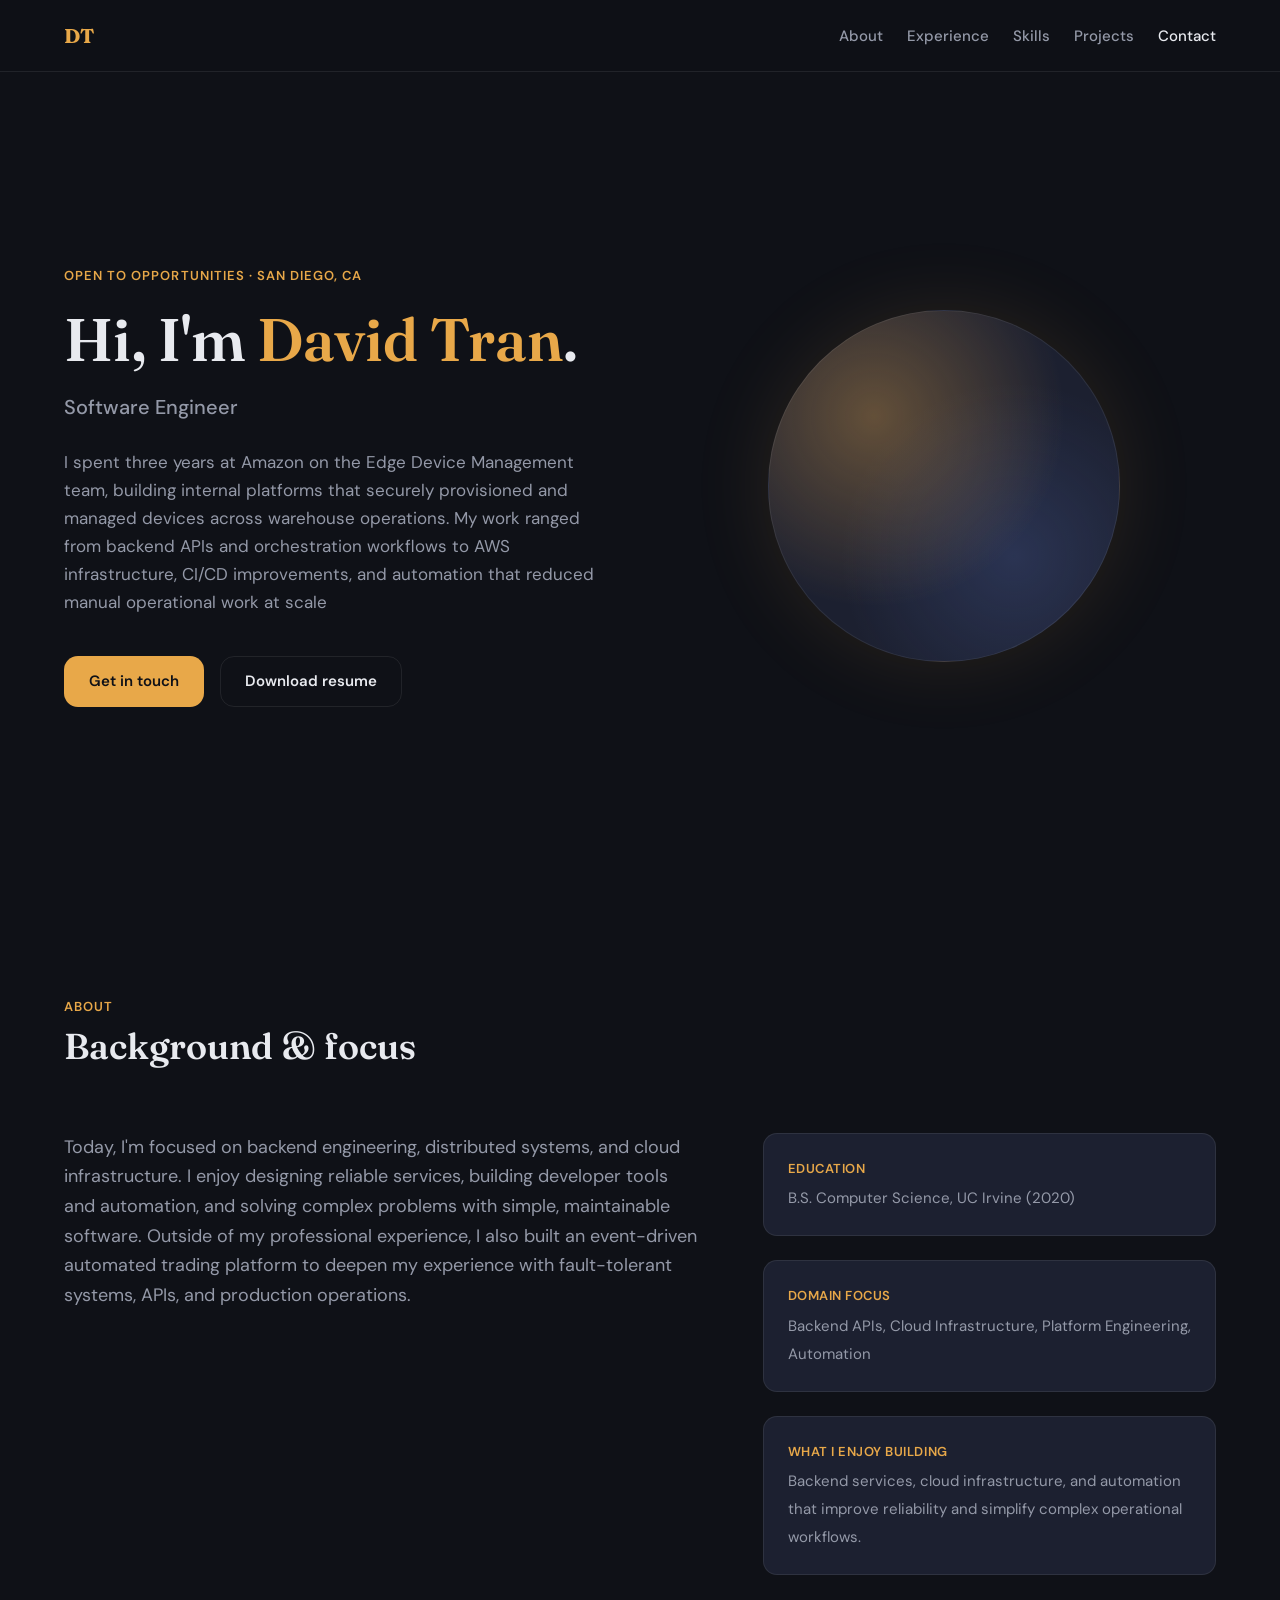
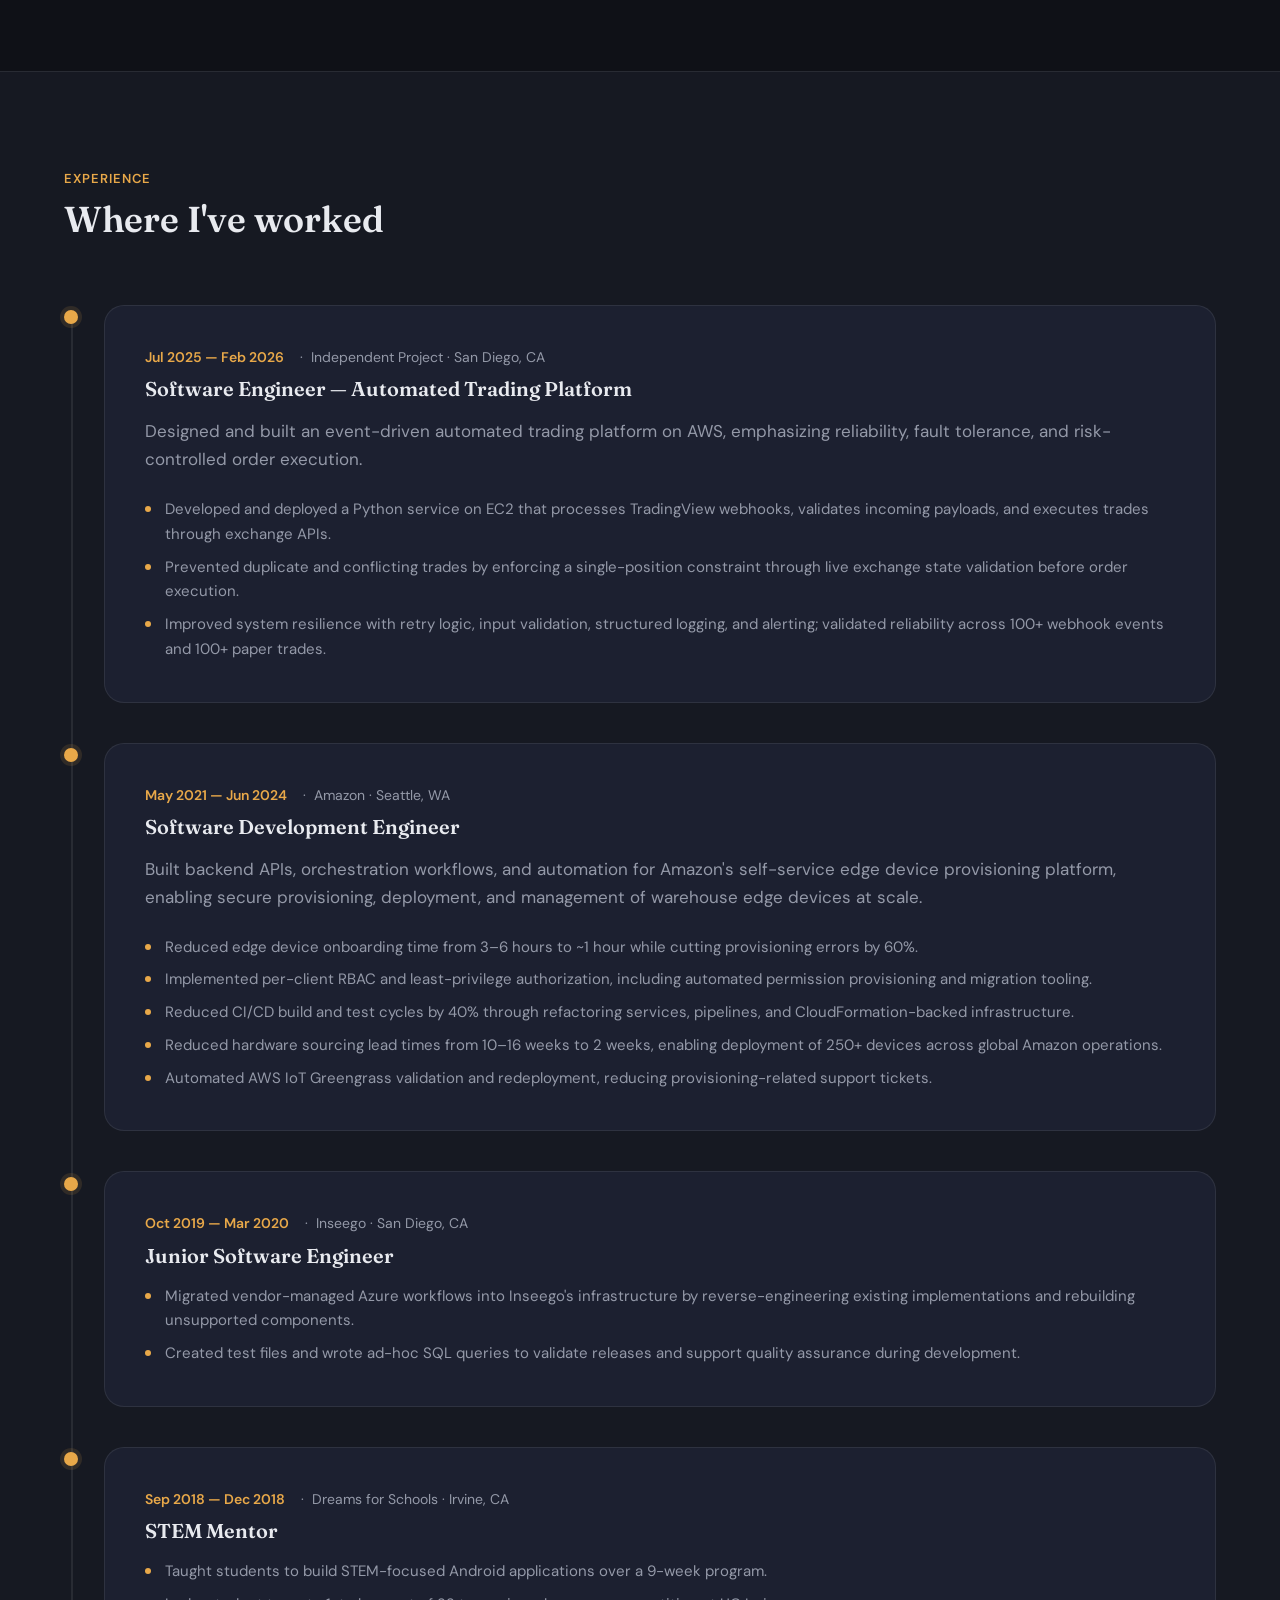
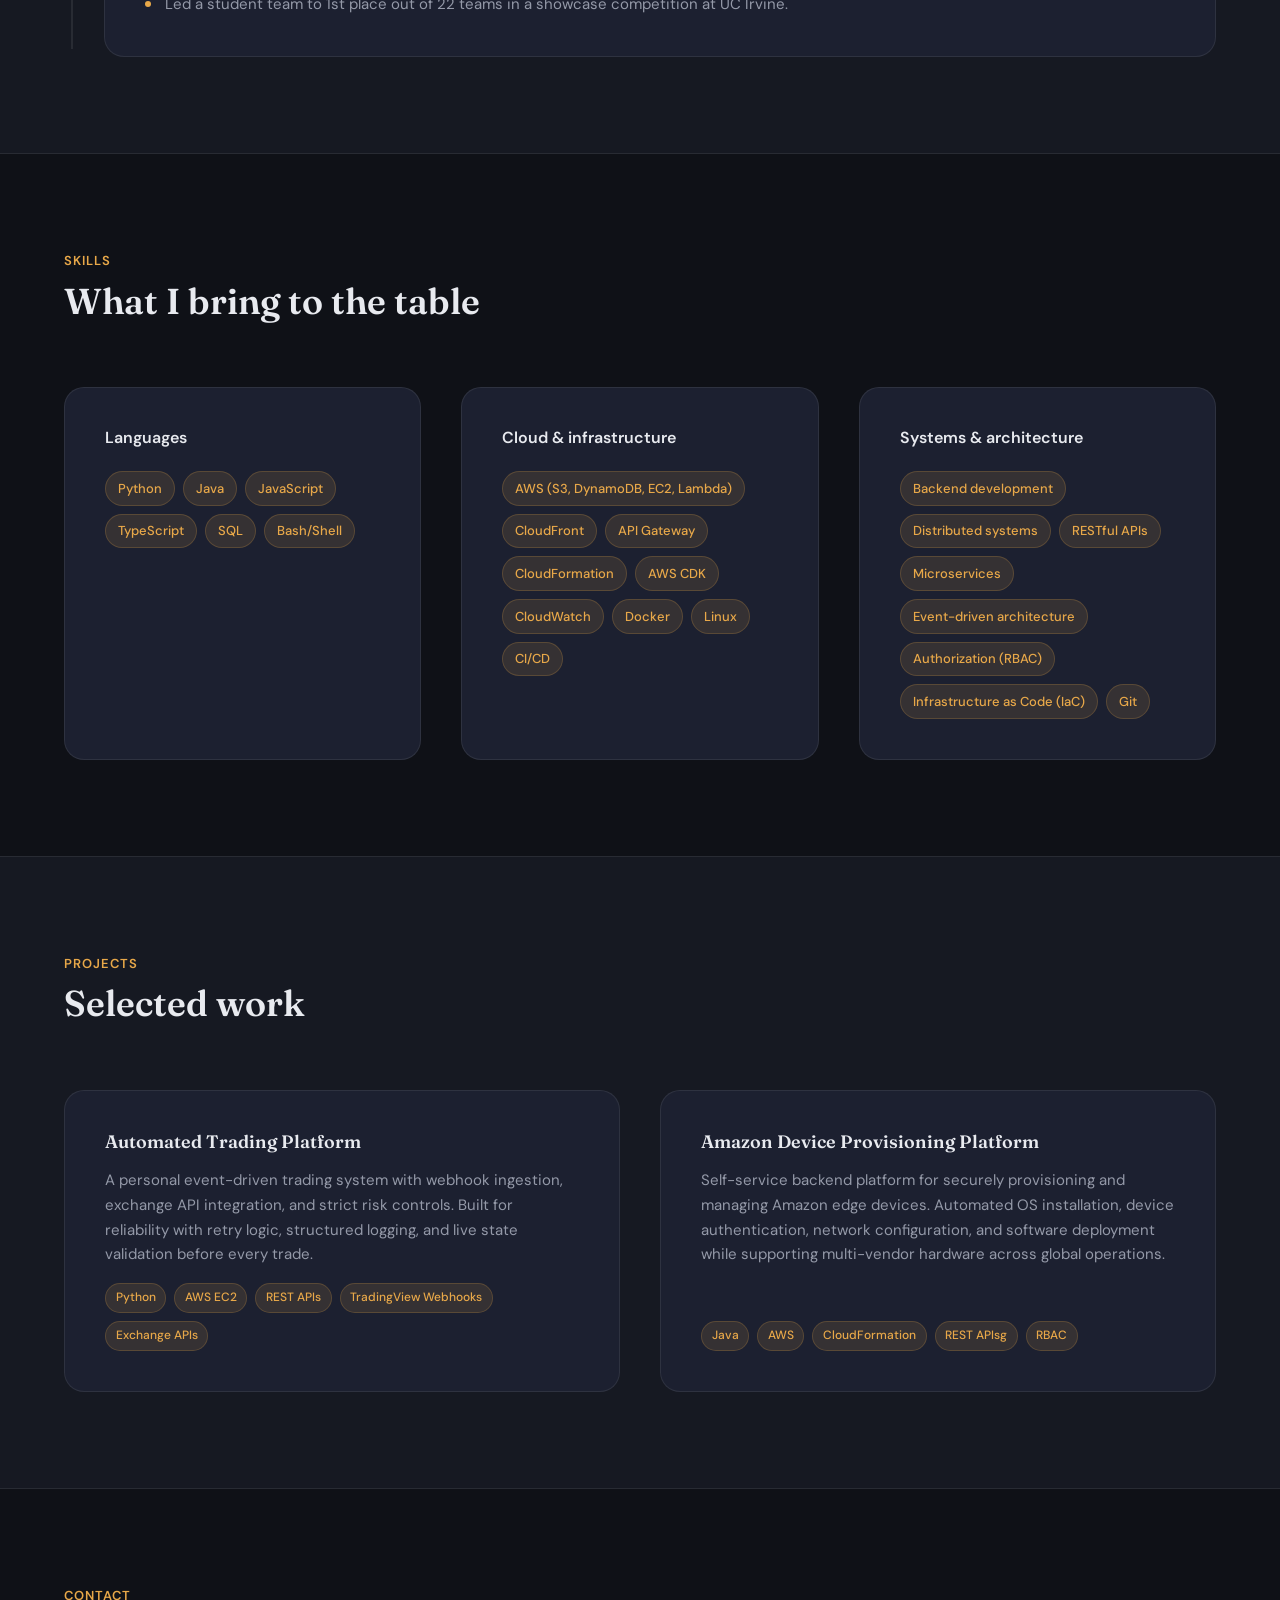
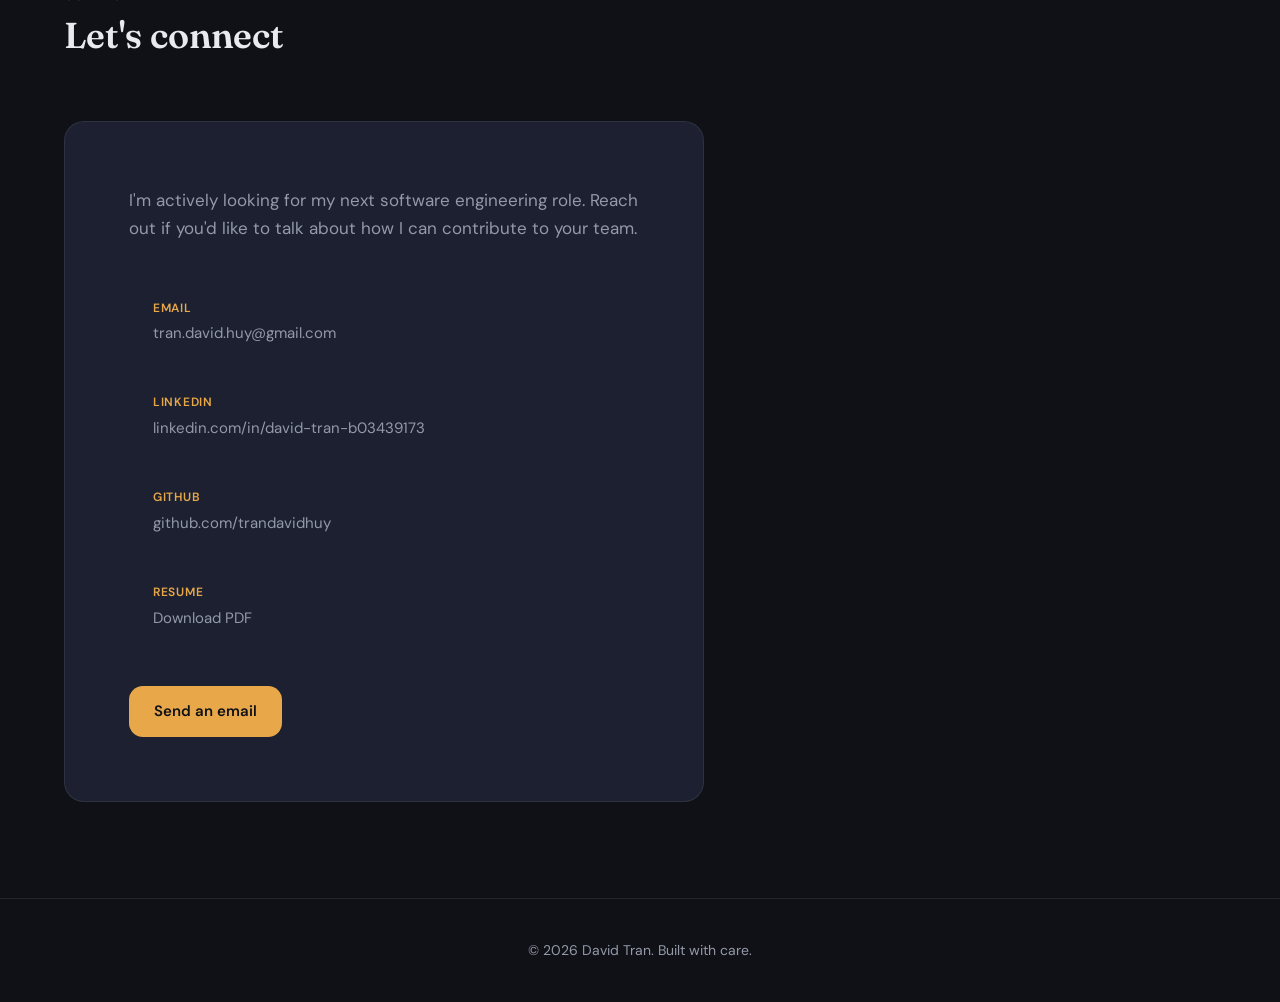
==== commit 923250a0: "Updated About subsection details" ====
--- a/index.html
+++ b/index.html
@@ -73,8 +73,8 @@
               <span>Backend APIs, Cloud Infrastructure, Platform Engineering, Automation</span>
             </li>
             <li>
-              <strong>What I'm looking for</strong>
-              <span>Software engineering roles where I can ship reliable systems and drive measurable impact</span>
+              <strong>What I enjoy building</strong>
+              <span>Backend services, cloud infrastructure, and automation that improve reliability and simplify complex operational workflows.</span>
             </li>
           </ul>
         </div>
@@ -240,7 +240,7 @@
               <li>Java</li>
               <li>AWS</li>
               <li>CloudFormation</li>
-              <li>REST APIs</li>
+              <li>REST APIsg</li>
               <li>RBAC</li>
             </ul>
           </article>
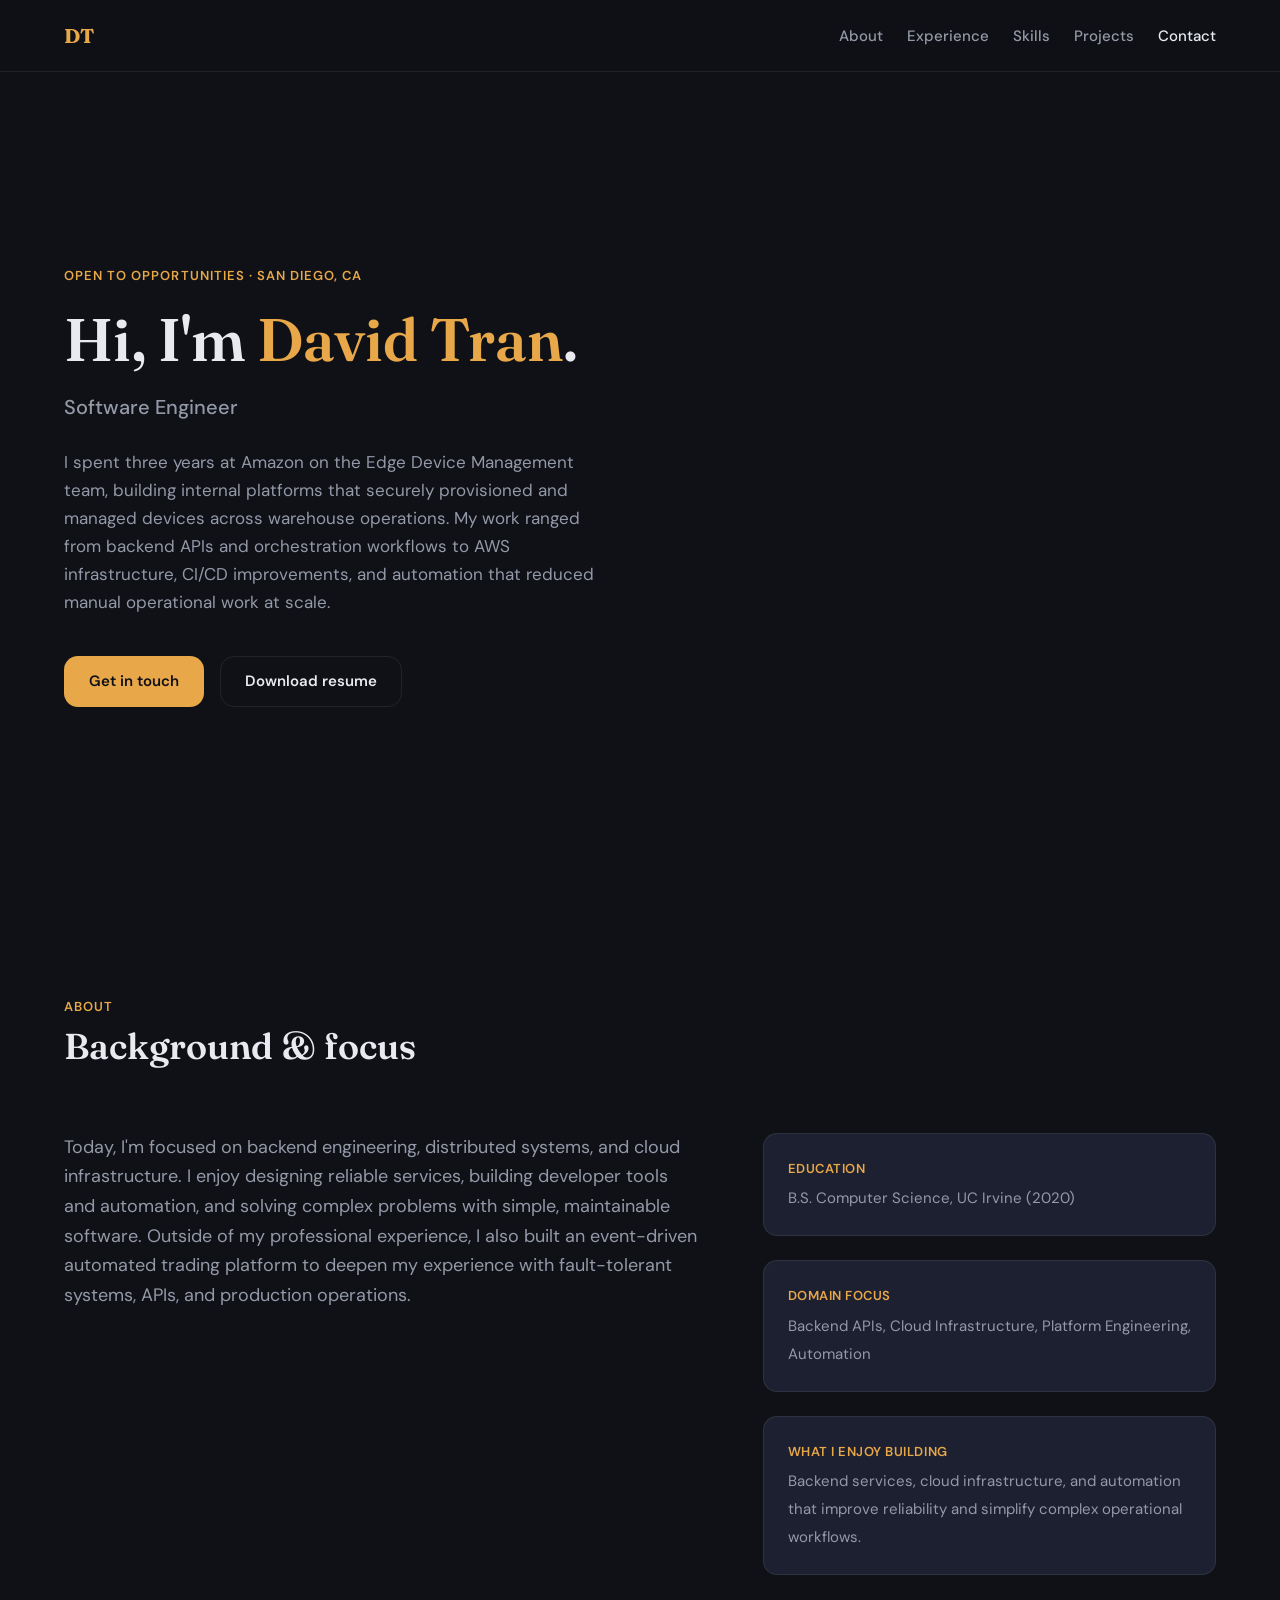
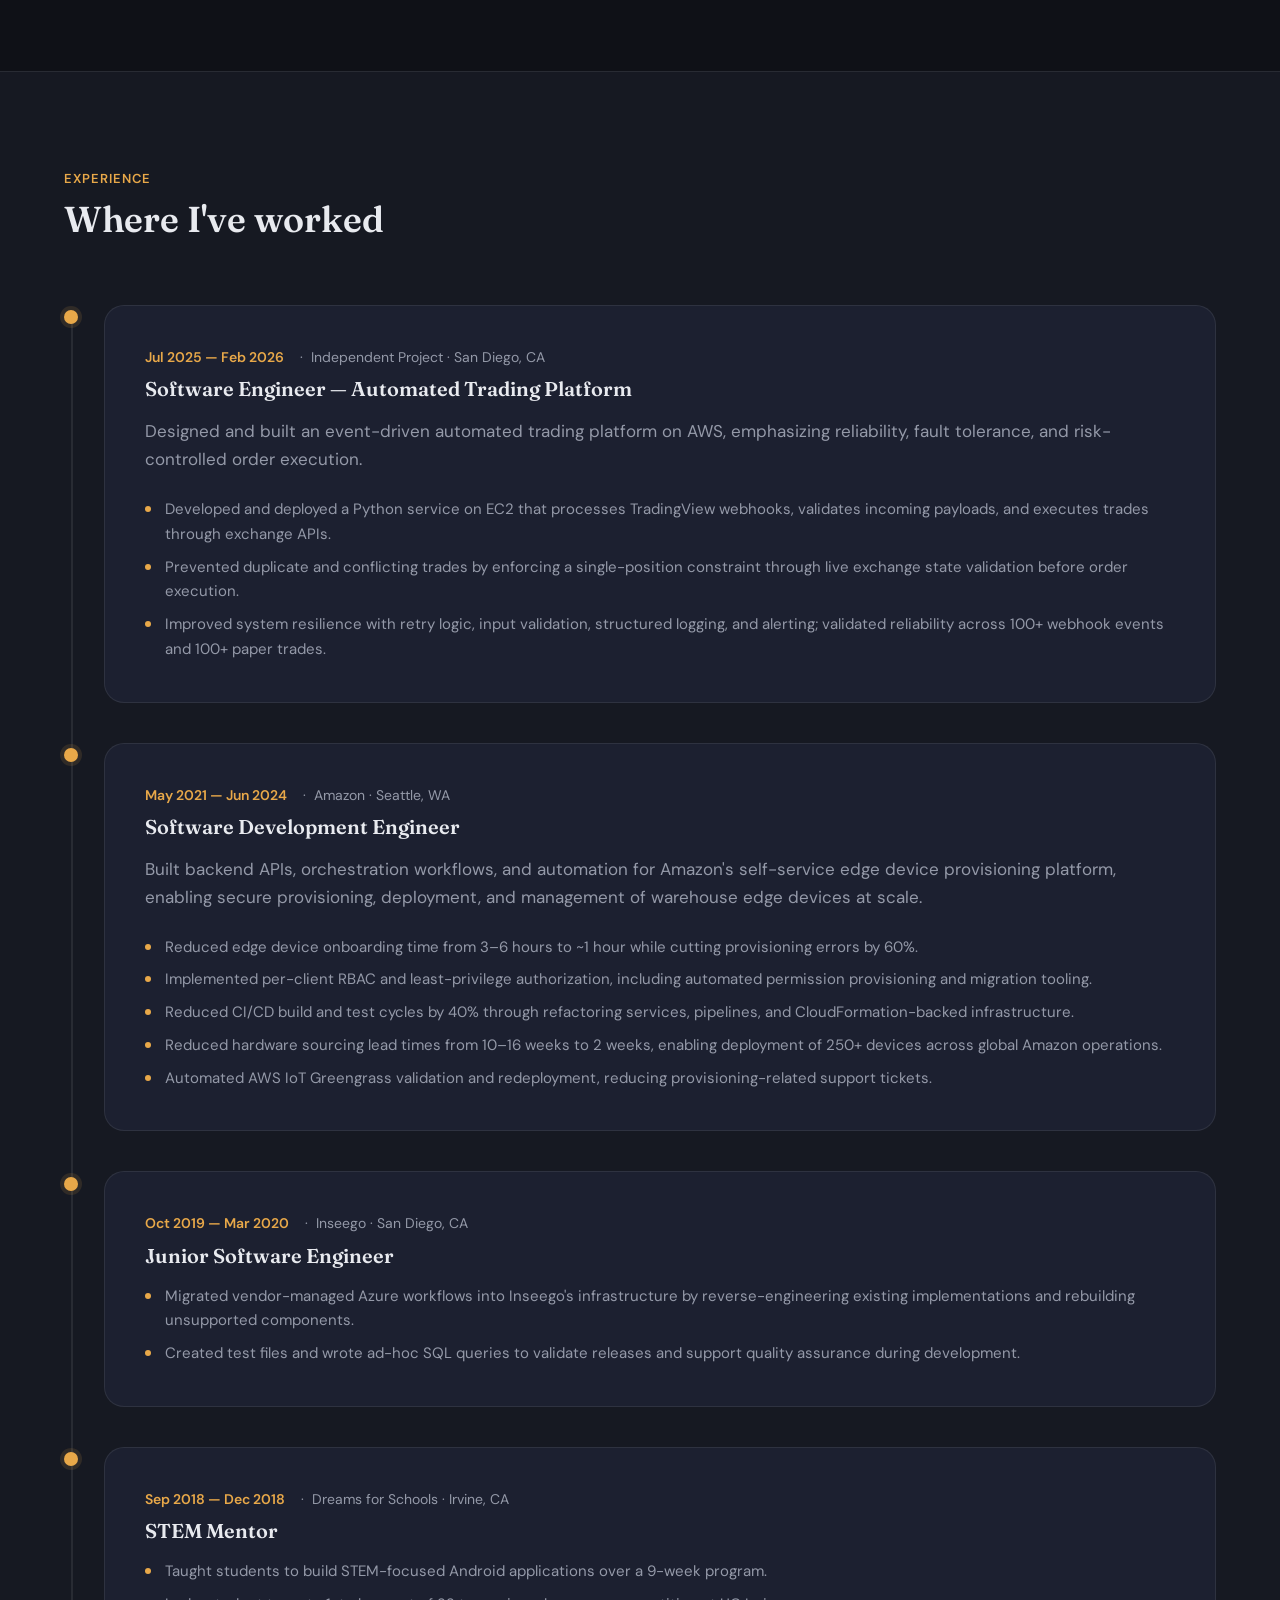
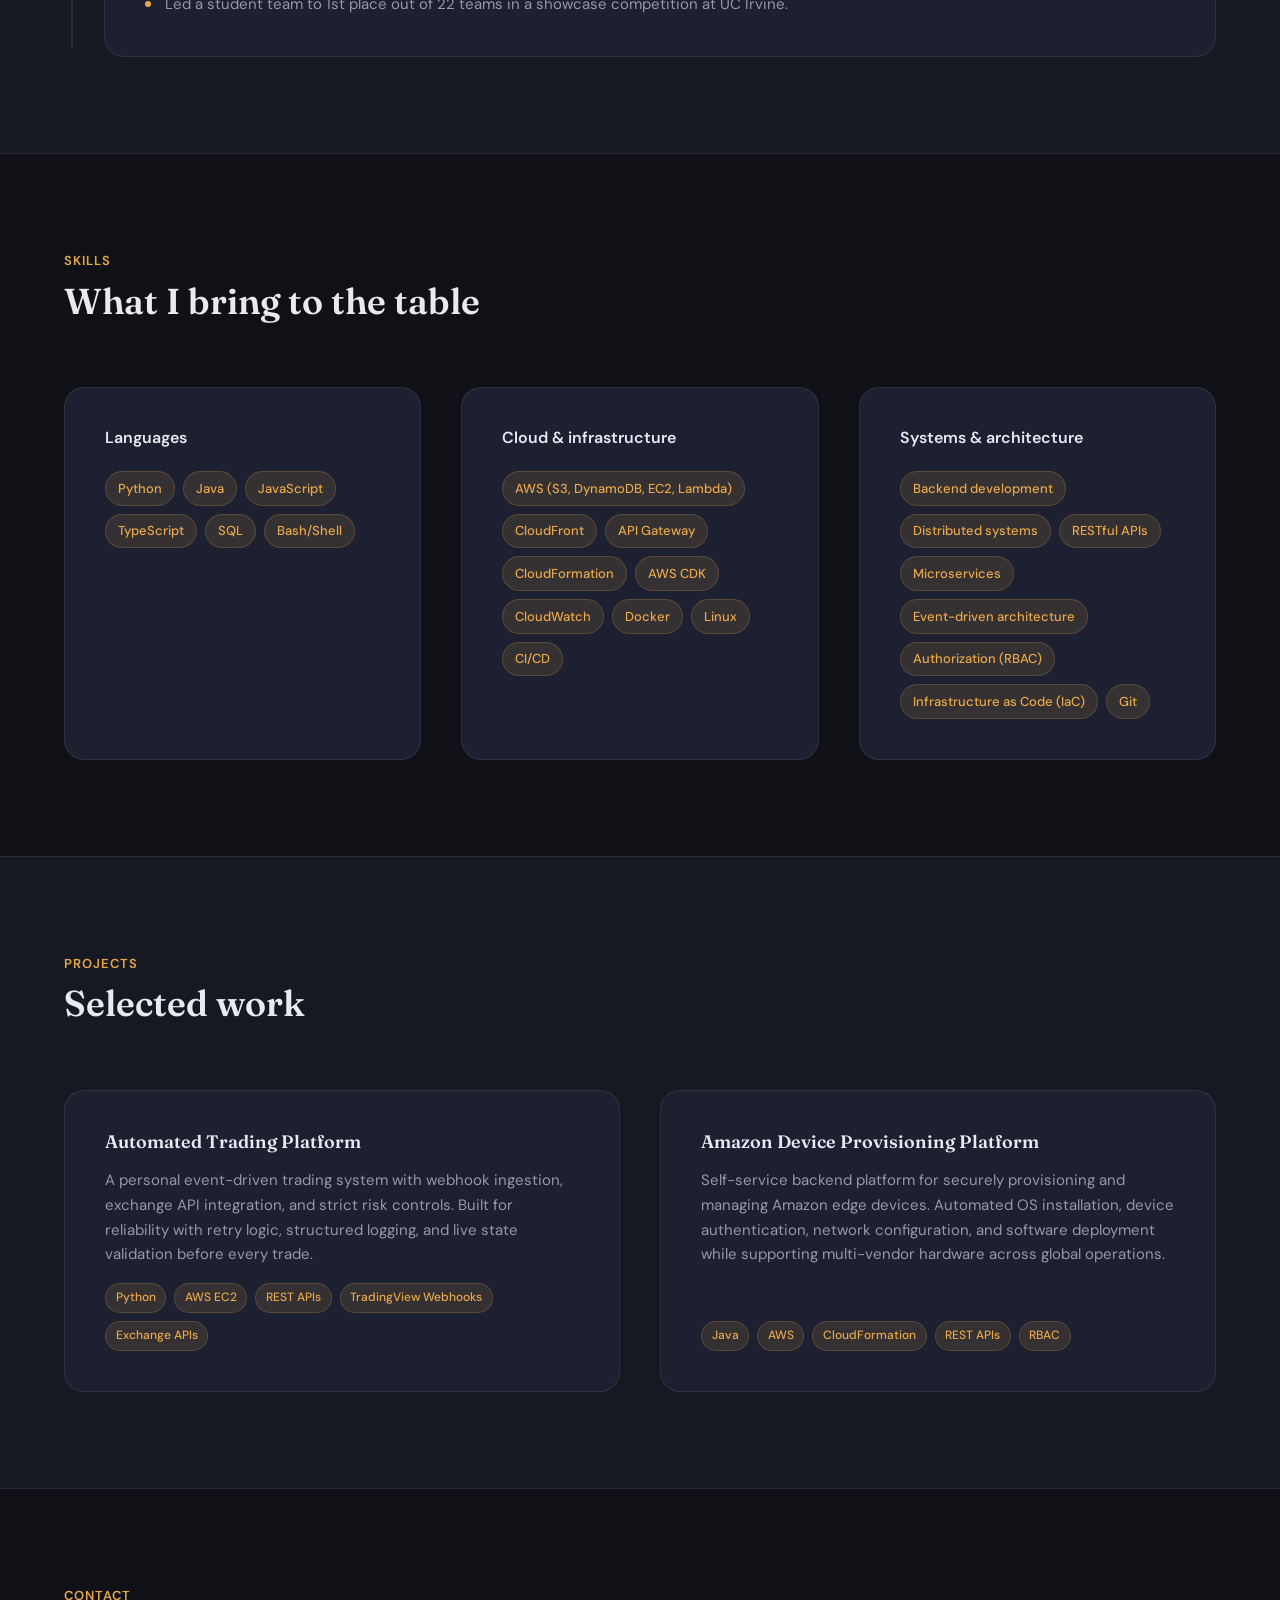
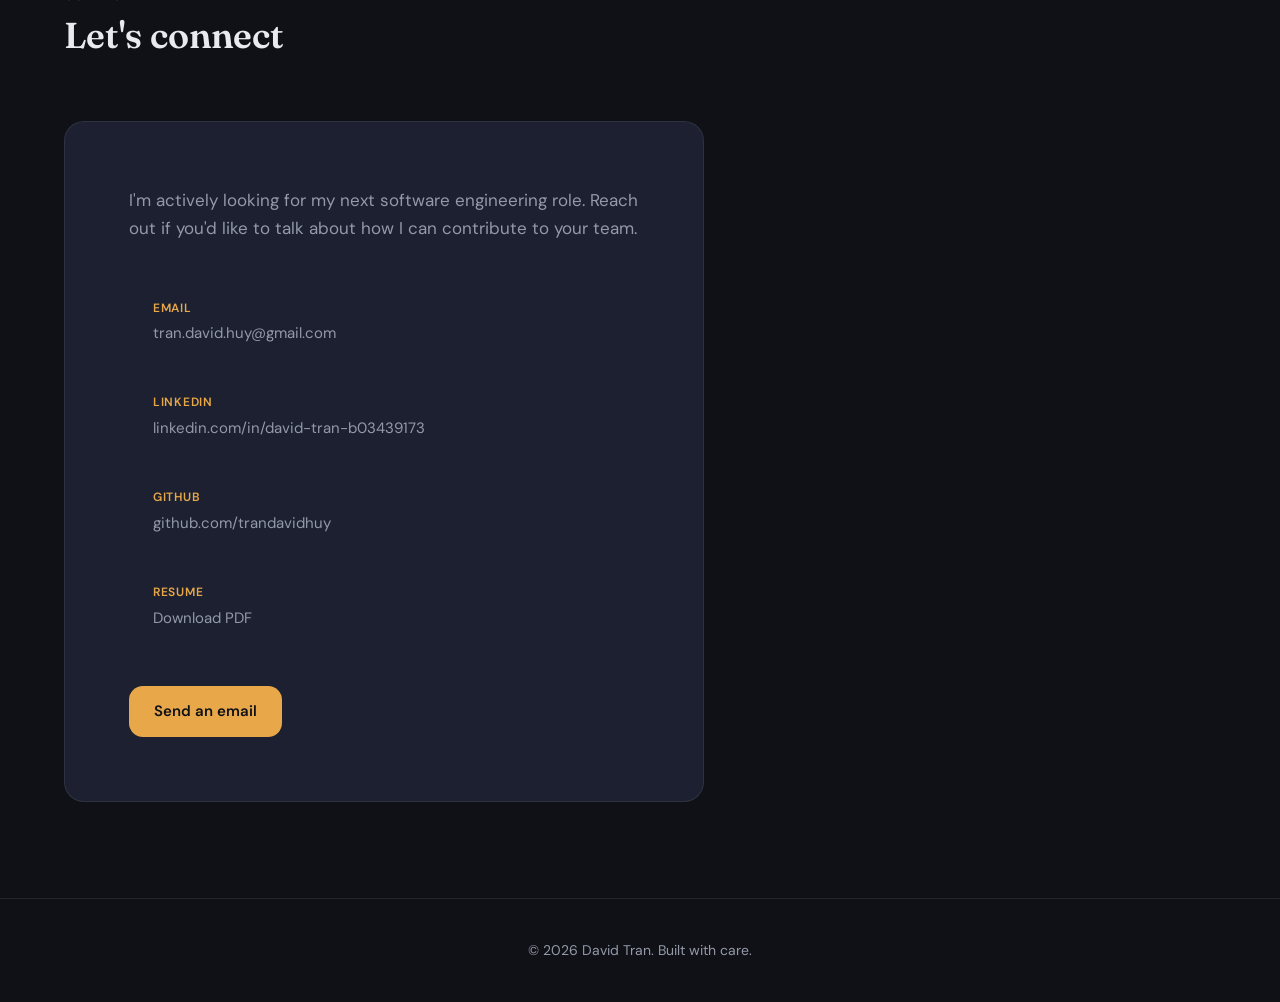
==== commit 56b322d9: "Add placeholder Amazon Device Provisioning Platform case study page and remove hero photo" ====
--- a/index.html
+++ b/index.html
@@ -40,16 +40,13 @@
         <p class="hero__subtitle">
           Software Engineer
         </p>
-        <p class="hero__summary">
-          I spent three years at Amazon on the Edge Device Management team, building internal platforms that securely provisioned and managed devices across warehouse operations. My work ranged from backend APIs and orchestration workflows to AWS infrastructure, CI/CD improvements, and automation that reduced manual operational work at scale
+        <p class="hero__summary"> 
+          I spent three years at Amazon on the Edge Device Management team, building internal platforms that securely provisioned and managed devices across warehouse operations. My work ranged from backend APIs and orchestration workflows to AWS infrastructure, CI/CD improvements, and automation that reduced manual operational work at scale.
         </p>
         <div class="hero__actions">
           <a class="btn btn--primary" href="#contact">Get in touch</a>
           <a class="btn btn--ghost" href="assets/David-Tran-Resume.pdf" target="_blank" rel="noopener noreferrer">Download resume</a>
         </div>
-      </div>
-      <div class="hero__visual" aria-hidden="true">
-        <div class="hero__orb"></div>
       </div>
     </section>
 
@@ -221,7 +218,7 @@
             <p>
               A personal event-driven trading system with webhook ingestion, exchange API integration, and strict risk controls. Built for reliability with retry logic, structured logging, and live state validation before every trade.
             </p>
-            <ul class="tag-list tag-list--compact">
+            <ul class="tag-list tag-list--compact" data-project-tags="automated-trading">
               <li>Python</li>
               <li>AWS EC2</li>
               <li>REST APIs</li>
@@ -236,11 +233,11 @@
             <p>
               Self-service backend platform for securely provisioning and managing Amazon edge devices. Automated OS installation, device authentication, network configuration, and software deployment while supporting multi-vendor hardware across global operations.
             </p>
-            <ul class="tag-list tag-list--compact">
+            <ul class="tag-list tag-list--compact" data-project-tags="amazon-device-provisioning">
               <li>Java</li>
               <li>AWS</li>
               <li>CloudFormation</li>
-              <li>REST APIsg</li>
+              <li>REST APIs</li>
               <li>RBAC</li>
             </ul>
           </article>
--- a/css/styles.css
+++ b/css/styles.css
@@ -214,10 +214,8 @@
 /* ── Hero ──────────────────────────────────────────────────────── */
 .hero {
   min-height: calc(100vh - var(--header-height));
-  display: grid;
-  grid-template-columns: 1fr 1fr;
+  display: flex;
   align-items: center;
-  gap: var(--space-xl);
   width: min(100% - 2rem, var(--max-width));
   margin-inline: auto;
   padding-block: var(--space-xl);
@@ -258,31 +256,6 @@
   display: flex;
   flex-wrap: wrap;
   gap: var(--space-sm);
-}
-
-.hero__visual {
-  display: flex;
-  align-items: center;
-  justify-content: center;
-  position: relative;
-}
-
-.hero__orb {
-  width: min(100%, 22rem);
-  aspect-ratio: 1;
-  border-radius: 50%;
-  background:
-    radial-gradient(circle at 30% 30%, var(--color-accent-glow), transparent 55%),
-    radial-gradient(circle at 70% 70%, rgba(100, 130, 220, 0.2), transparent 50%),
-    var(--color-surface);
-  border: 1px solid var(--color-border);
-  box-shadow: 0 0 80px var(--color-accent-soft);
-  animation: float 6s ease-in-out infinite;
-}
-
-@keyframes float {
-  0%, 100% { transform: translateY(0); }
-  50% { transform: translateY(-12px); }
 }
 
 /* ── Sections ──────────────────────────────────────────────────── */
@@ -556,6 +529,110 @@
   flex: 1;
 }
 
+/* ── Case study pages ──────────────────────────────────────────── */
+.case-study-hero {
+  padding-top: var(--space-xl);
+}
+
+.case-study-hero__back {
+  display: inline-block;
+  font-size: 0.875rem;
+  font-weight: 600;
+  color: var(--color-accent);
+  margin-bottom: var(--space-md);
+}
+
+.case-study-hero__back:hover {
+  text-decoration: underline;
+}
+
+.case-study-hero h1 {
+  font-size: clamp(2rem, 4vw, 3rem);
+  margin-bottom: var(--space-sm);
+}
+
+.case-study-hero__meta {
+  color: var(--color-text-muted);
+  margin-bottom: var(--space-md);
+}
+
+.case-study-hero__summary {
+  max-width: 42rem;
+  color: var(--color-text-muted);
+  margin-bottom: var(--space-lg);
+}
+
+.star-grid {
+  display: grid;
+  grid-template-columns: repeat(2, 1fr);
+  gap: var(--space-lg);
+}
+
+.star-card {
+  padding: var(--space-lg);
+  background: var(--color-surface);
+  border: 1px solid var(--color-border);
+  border-radius: var(--radius-lg);
+}
+
+.star-card--highlight {
+  border-color: rgba(232, 168, 73, 0.3);
+  background: linear-gradient(135deg, var(--color-surface), rgba(232, 168, 73, 0.06));
+}
+
+.star-card h3 {
+  font-size: 1.125rem;
+  color: var(--color-accent);
+  margin-bottom: var(--space-sm);
+}
+
+.star-card > p {
+  color: var(--color-text-muted);
+  font-size: 0.9375rem;
+}
+
+.star-card__bullets {
+  list-style: none;
+  display: flex;
+  flex-direction: column;
+  gap: 0.5rem;
+}
+
+.star-card__bullets li {
+  position: relative;
+  padding-left: 1.25rem;
+  font-size: 0.9375rem;
+  color: var(--color-text-muted);
+}
+
+.star-card__bullets li::before {
+  content: "";
+  position: absolute;
+  left: 0;
+  top: 0.6em;
+  width: 6px;
+  height: 6px;
+  border-radius: 50%;
+  background: var(--color-accent);
+}
+
+.case-study-cta {
+  display: flex;
+  flex-wrap: wrap;
+  align-items: center;
+  justify-content: space-between;
+  gap: var(--space-md);
+  padding: var(--space-xl);
+  background: var(--color-surface);
+  border: 1px solid var(--color-border);
+  border-radius: var(--radius-lg);
+}
+
+.case-study-cta p {
+  color: var(--color-text-muted);
+  max-width: 32rem;
+}
+
 /* ── Contact ───────────────────────────────────────────────────── */
 .contact__panel {
   max-width: 40rem;
@@ -620,22 +697,14 @@
 /* ── Responsive ────────────────────────────────────────────────── */
 @media (max-width: 900px) {
   .hero {
-    grid-template-columns: 1fr;
     min-height: auto;
     padding-block: var(--space-2xl);
   }
 
-  .hero__visual {
-    order: -1;
-  }
-
-  .hero__orb {
-    width: 12rem;
-  }
-
   .about__grid,
   .skills__grid,
-  .projects__grid {
+  .projects__grid,
+  .star-grid {
     grid-template-columns: 1fr;
   }
 }
@@ -688,10 +757,6 @@
     scroll-behavior: auto;
   }
 
-  .hero__orb {
-    animation: none;
-  }
-
   .btn:active,
   .project-card:hover {
     transform: none;
